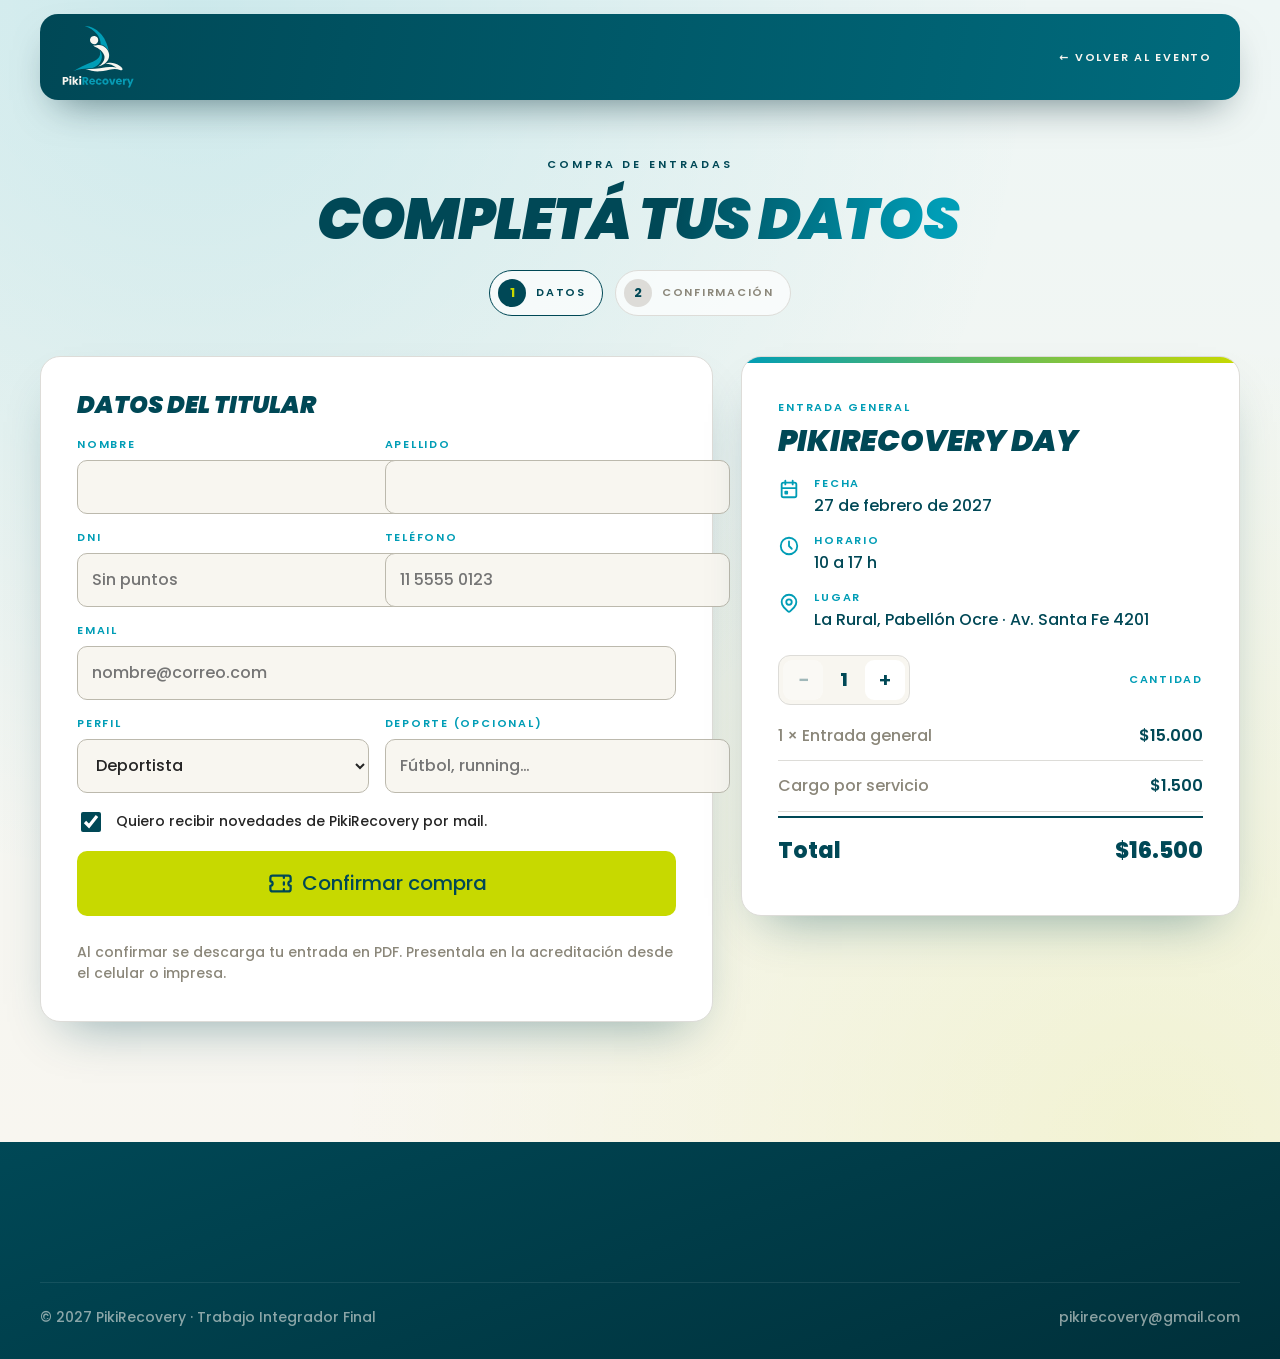
==== compra.html @ 637eadec "Add files via upload" ====
<!doctype html>
<html lang="es">
<head>
  <meta charset="utf-8">
  <meta name="viewport" content="width=device-width, initial-scale=1">
  <title>Comprar entrada · PikiRecovery</title>
  <meta name="description" content="Comprá tu entrada para el evento de PikiRecovery.">
  <link rel="preconnect" href="https://fonts.googleapis.com">
  <link rel="preconnect" href="https://fonts.gstatic.com" crossorigin>
  <link href="https://fonts.googleapis.com/css2?family=Poppins:ital,wght@0,400;0,500;0,600;0,700;0,800;1,700;1,800;1,900&display=swap" rel="stylesheet">
  <link rel="stylesheet" href="style.css">
</head>
<body class="checkout-page">
  <!-- Íconos: Tabler Icons vía Iconify (https://icon-sets.iconify.design/tabler/) -->
  <svg width="0" height="0" style="position:absolute" aria-hidden="true">
    <defs>
      <symbol id="i-calendar" viewBox="0 0 24 24"><g fill="none" stroke="currentColor" stroke-linecap="round" stroke-linejoin="round" stroke-width="2"><path d="M4 7a2 2 0 0 1 2-2h12a2 2 0 0 1 2 2v12a2 2 0 0 1-2 2H6a2 2 0 0 1-2-2zm12-4v4M8 3v4m-4 4h16"/><path d="M8 15h2v2H8z"/></g></symbol>
      <symbol id="i-phone" viewBox="0 0 24 24"><path fill="none" stroke="currentColor" stroke-linecap="round" stroke-linejoin="round" stroke-width="2" d="M6 5a2 2 0 0 1 2-2h8a2 2 0 0 1 2 2v14a2 2 0 0 1-2 2H8a2 2 0 0 1-2-2zm5-1h2m-1 13v.01"/></symbol>
      <symbol id="i-game" viewBox="0 0 24 24"><g fill="none" stroke="currentColor" stroke-linecap="round" stroke-linejoin="round" stroke-width="2"><path d="M12 5h3.5a5 5 0 0 1 0 10H10l-4.015 4.227a2.3 2.3 0 0 1-3.923-2.035l1.634-8.173A5 5 0 0 1 8.6 5z"/><path d="m14 15l4.07 4.284a2.3 2.3 0 0 0 3.925-2.023l-1.6-8.232M8 9v2m-1-1h2m5 0h2"/></g></symbol>
      <symbol id="i-book" viewBox="0 0 24 24"><g fill="none" stroke="currentColor" stroke-linecap="round" stroke-linejoin="round" stroke-width="2"><path d="M19 4v16H7a2 2 0 0 1-2-2V6a2 2 0 0 1 2-2z"/><path d="M19 16H7a2 2 0 0 0-2 2M9 8h6"/></g></symbol>
      <symbol id="i-snow" viewBox="0 0 24 24"><g fill="none" stroke="currentColor" stroke-linecap="round" stroke-linejoin="round" stroke-width="2"><path d="m10 4l2 1l2-1"/><path d="M12 2v6.5l3 1.72m2.928-3.952l.134 2.232l1.866 1.232"/><path d="m20.66 7l-5.629 3.25l.01 3.458m4.887.56L18.062 15.5l-.134 2.232"/><path d="m20.66 17l-5.629-3.25l-2.99 1.738M14 20l-2-1l-2 1"/><path d="M12 22v-6.5l-3-1.72m-2.928 3.952L5.938 15.5l-1.866-1.232"/><path d="m3.34 17l5.629-3.25l-.01-3.458m-4.887-.56L5.938 8.5l.134-2.232"/><path d="m3.34 7l5.629 3.25l2.99-1.738"/></g></symbol>
      <symbol id="i-drop" viewBox="0 0 24 24"><path fill="none" stroke="currentColor" stroke-linecap="round" stroke-linejoin="round" stroke-width="2" d="M7.502 19.423c2.602 2.105 6.395 2.105 8.996 0s3.262-5.708 1.566-8.546l-4.89-7.26c-.42-.625-1.287-.803-1.936-.397a1.4 1.4 0 0 0-.41.397l-4.893 7.26C4.24 13.715 4.9 17.318 7.502 19.423"/></symbol>
      <symbol id="i-wind" viewBox="0 0 24 24"><path fill="none" stroke="currentColor" stroke-linecap="round" stroke-linejoin="round" stroke-width="2" d="M5 8h8.5a2.5 2.5 0 1 0-2.34-3.24M3 12h15.5a2.5 2.5 0 1 1-2.34 3.24M4 16h5.5a2.5 2.5 0 1 1-2.34 3.24"/></symbol>
      <symbol id="i-vr" viewBox="0 0 24 24"><g fill="none" stroke="currentColor" stroke-linecap="round" stroke-linejoin="round" stroke-width="2"><path d="M3 8v8.5A2.5 2.5 0 0 0 5.5 19h1.06a3 3 0 0 0 2.34-1.13l1.54-1.920a2 2 0 0 1 3.12 0l1.54 1.92A3 3 0 0 0 17.44 19h1.06a2.5 2.5 0 0 0 2.5-2.5V8a2 2 0 0 0-2-2H5a2 2 0 0 0-2 2"/><path d="M7 12a1 1 0 1 0 2 0a1 1 0 1 0-2 0m8 0a1 1 0 1 0 2 0a1 1 0 1 0-2 0"/></g></symbol>
      <symbol id="i-talk" viewBox="0 0 24 24"><g fill="none" stroke="currentColor" stroke-linecap="round" stroke-linejoin="round" stroke-width="2"><path d="M3 4h18M4 4v10a2 2 0 0 0 2 2h12a2 2 0 0 0 2-2V4m-8 12v4m-3 0h6"/><path d="m8 12l3-3l2 2l3-3"/></g></symbol>
      <symbol id="i-heart" viewBox="0 0 24 24"><path fill="none" stroke="currentColor" stroke-linecap="round" stroke-linejoin="round" stroke-width="2" d="M3 12h4.5L9 6l4 12l2-9l1.5 3H21"/></symbol>
      <symbol id="i-pin" viewBox="0 0 24 24"><g fill="none" stroke="currentColor" stroke-linecap="round" stroke-linejoin="round" stroke-width="2"><path d="M9 11a3 3 0 1 0 6 0a3 3 0 0 0-6 0"/><path d="M17.657 16.657L13.414 20.9a2 2 0 0 1-2.827 0l-4.244-4.243a8 8 0 1 1 11.314 0"/></g></symbol>
      <symbol id="i-clock" viewBox="0 0 24 24"><g fill="none" stroke="currentColor" stroke-linecap="round" stroke-linejoin="round" stroke-width="2"><path d="M3 12a9 9 0 1 0 18 0a9 9 0 0 0-18 0"/><path d="M12 7v5l3 3"/></g></symbol>
      <symbol id="i-mail" viewBox="0 0 24 24"><g fill="none" stroke="currentColor" stroke-linecap="round" stroke-linejoin="round" stroke-width="2"><path d="M3 7a2 2 0 0 1 2-2h14a2 2 0 0 1 2 2v10a2 2 0 0 1-2 2H5a2 2 0 0 1-2-2z"/><path d="m3 7l9 6l9-6"/></g></symbol>
      <symbol id="i-insta" viewBox="0 0 24 24"><g fill="none" stroke="currentColor" stroke-linecap="round" stroke-linejoin="round" stroke-width="2"><path d="M3 7a4 4 0 0 1 4-4h10a4 4 0 0 1 4 4v10a4 4 0 0 1-4 4H7a4 4 0 0 1-4-4z"/><path d="M8.5 12a3.5 3.5 0 1 0 7 0a3.5 3.5 0 0 0-7 0M17 7v.01"/></g></symbol>
      <symbol id="i-monitor" viewBox="0 0 24 24"><path fill="none" stroke="currentColor" stroke-linecap="round" stroke-linejoin="round" stroke-width="2" d="M3 5a1 1 0 0 1 1-1h16a1 1 0 0 1 1 1v10a1 1 0 0 1-1 1H4a1 1 0 0 1-1-1zm4 15h10m-8-4v4m6-4v4"/></symbol>
      <symbol id="i-zzz" viewBox="0 0 24 24"><path fill="none" stroke="currentColor" stroke-linecap="round" stroke-linejoin="round" stroke-width="2" d="M4 12h6l-6 8h6m4-16h6l-6 8h6"/></symbol>
      <symbol id="i-brain" viewBox="0 0 24 24"><g fill="none" stroke="currentColor" stroke-linecap="round" stroke-linejoin="round" stroke-width="2"><path d="M15.5 13a3.5 3.5 0 0 0-3.5 3.5v1a3.5 3.5 0 0 0 7 0v-1.8M8.5 13a3.5 3.5 0 0 1 3.5 3.5v1a3.5 3.5 0 0 1-7 0v-1.8"/><path d="M17.5 16a3.5 3.5 0 0 0 0-7H17"/><path d="M19 9.3V6.5a3.5 3.5 0 0 0-7 0M6.5 16a3.5 3.5 0 0 1 0-7H7"/><path d="M5 9.3V6.5a3.5 3.5 0 0 1 7 0v10"/></g></symbol>
      <symbol id="i-stretch" viewBox="0 0 24 24"><path fill="none" stroke="currentColor" stroke-linecap="round" stroke-linejoin="round" stroke-width="2" d="M15 5a1 1 0 1 0 2 0a1 1 0 1 0-2 0M5 20l5-.5l1-2m7 2.5v-5h-5.5L15 8.5l-5.5 1l1.5 2"/></symbol>
      <symbol id="i-ticket" viewBox="0 0 24 24"><path fill="none" stroke="currentColor" stroke-linecap="round" stroke-linejoin="round" stroke-width="2" d="M15 5v2m0 4v2m0 4v2M5 5h14a2 2 0 0 1 2 2v3a2 2 0 0 0 0 4v3a2 2 0 0 1-2 2H5a2 2 0 0 1-2-2v-3a2 2 0 0 0 0-4V7a2 2 0 0 1 2-2"/></symbol>
      <symbol id="i-apple" viewBox="0 0 24 24"><path fill="none" stroke="currentColor" stroke-linecap="round" stroke-linejoin="round" stroke-width="2" d="M8.286 7.008C5.07 7.008 4 10.238 4 12.928C4 16.157 6.143 21 8.286 21c1.165-.05 1.799-.538 3.214-.538c1.406 0 1.607.538 3.214.538S19 17.771 19 15.619c-.03-.011-2.649-.434-2.679-3.23c-.02-2.335 2.589-3.179 2.679-3.228c-1.096-1.606-3.162-2.113-3.750-2.153c-1.535-.12-3.032 1.077-3.75 1.077c-.729 0-2.036-1.077-3.214-1.077M12 4a2 2 0 0 0 2-2a2 2 0 0 0-2 2"/></symbol>
      <symbol id="i-play" viewBox="0 0 24 24"><path fill="none" stroke="currentColor" stroke-linecap="round" stroke-linejoin="round" stroke-width="2" d="M4 3.71v16.58a.7.7 0 0 0 1.05.606l14.622-8.42a.55.55 0 0 0 0-.953L5.05 3.104A.7.7 0 0 0 4 3.711zM15 9L4.5 20.5m0-17L15 15"/></symbol>

      <!-- Logo PikiRecovery: las partes oscuras toman currentColor para funcionar sobre fondos oscuros -->
      <symbol id="logo" viewBox="0 0 213 184">
        <path fill="#009DB6" d="M34 133.894C37.8285 131.012 41.8766 128.872 46.0437 126.639C55.5022 121.572 65.131 117.15 75.0101 112.983L83.847 109.255C94.1877 104.893 106.24 100.266 111.32 89.7882C112.969 86.3946 113.626 82.8307 113.31 79.0432C113.029 76.3718 112.163 74.0103 111.273 71.3451C116.385 77.529 119.143 85.4508 118.294 93.4485C117.495 100.962 114.11 107.759 108.927 113.233C102.206 120.33 93.2029 124.545 83.4715 125.564L67.3079 126.808L58.1264 127.704C49.7984 128.724 42.0469 130.962 34 133.89L34 133.894Z"/>
        <path fill="currentColor" d="M87.6655 132.612L83.1024 131.683L69.1875 128.402L74.5631 128.053L82.8993 127.772C92.8728 127.435 102.627 126.765 112.526 125.25L130.35 122.526L141.388 121.426L150.428 121.563C154.503 121.888 158.358 122.548 162.18 123.73L157.486 120.661L146.936 115.24C141.179 112.722 135.217 111.746 128.819 111.229C130.736 110.556 132.65 109.932 134.658 109.772L140.418 109.312H143.883C148.346 109.312 152.546 110.273 156.836 111.444C162.351 112.95 167.326 115.388 171.98 118.67C173.849 119.99 175.584 121.323 177.064 123.047C178.777 125.041 180.56 128.039 179.31 129.947C178.061 131.855 174.686 131.176 172.111 130.283C161.155 126.483 151.341 127.466 140.215 129.971L130.811 132.089C124.894 133.42 119.006 134.247 112.937 134.535L110.858 134.633C103.045 135.002 95.3841 134.186 87.6634 132.612H87.6655Z"/>
        <path fill="currentColor" d="M113.825 115.661C118.505 111.838 122.215 107.144 124.459 101.508C126.138 97.2955 126.765 92.874 125.67 88.4463C124.547 83.914 122.186 80.026 119.145 76.5196C114.061 70.6619 107.777 66.306 100.708 63.1751C97.563 61.7819 94.869 59.8923 92.3721 57.6723C96.2334 58.3761 99.5203 58.1873 102.994 57.2066C113.039 54.3711 122.623 58.0621 129.972 65.0934C140.442 75.11 143.577 90.8222 135.052 103.049C132.399 106.852 129.055 109.883 125.132 112.433C119.57 116.05 113.491 118.732 106.882 120.39L113.827 115.661H113.825Z"/>
        <path fill="#009DB6" d="M129.603 62.0897C125.206 58.493 120.312 56.0576 114.771 54.9989C114.947 48.3328 113.388 42.4812 110.946 36.2973C109.212 32.44 107.183 28.948 104.705 25.4928C94.9139 13.5948 82.6178 4.3661 67.4575 5.27035e-06C76.6144 -0.00409821 85.4266 2.38823 93.6254 6.41989C100.848 9.9694 107.13 14.83 112.7 20.5871L117.618 26.1884C123.519 33.4536 128.148 41.5231 131.755 50.2019C135.032 58.0868 137.559 66.0742 138.969 74.6381C136.593 69.8453 133.796 65.5223 129.605 62.0918L129.603 62.0897Z"/>
        <path fill="currentColor" d="M96.2601 53.9361C88.8677 54.6255 82.694 48.3841 83.1269 41.1127L83.4183 39.0959C84.8791 33.0412 90.6404 29.2147 96.7156 29.8918C102.711 30.5586 107.578 35.6551 107.524 41.9314C107.471 48.2261 102.643 53.3411 96.2601 53.9361Z"/>
        <path fill="currentColor" d="M19.2915 158.819C19.2915 160.12 18.9928 161.315 18.3955 162.403C17.7982 163.47 16.8808 164.334 15.6435 164.995C14.4062 165.656 12.8702 165.987 11.0355 165.987H7.6435V174.051H2.1715V151.587H11.0355C12.8275 151.587 14.3422 151.896 15.5795 152.515C16.8168 153.134 17.7448 153.987 18.3635 155.075C18.9822 156.163 19.2915 157.411 19.2915 158.819ZM10.6195 161.635C11.6648 161.635 12.4435 161.39 12.9555 160.899C13.4675 160.408 13.7235 159.715 13.7235 158.819C13.7235 157.923 13.4675 157.23 12.9555 156.739C12.4435 156.248 11.6648 156.003 10.6195 156.003H7.6435V161.635H10.6195ZM24.8923 154.339C23.9323 154.339 23.1429 154.062 22.5243 153.507C21.9269 152.931 21.6283 152.227 21.6283 151.395C21.6283 150.542 21.9269 149.838 22.5243 149.283C23.1429 148.707 23.9323 148.419 24.8923 148.419C25.8309 148.419 26.5989 148.707 27.1963 149.283C27.8149 149.838 28.1243 150.542 28.1243 151.395C28.1243 152.227 27.8149 152.931 27.1963 153.507C26.5989 154.062 25.8309 154.339 24.8923 154.339ZM27.6123 156.195V174.051H22.1402V156.195H27.6123ZM42.4897 174.051L37.0498 166.563V174.051H31.5777V150.371H37.0498V163.459L42.4577 156.195H49.2098L41.7858 165.155L49.2738 174.051H42.4897ZM54.111 154.339C53.151 154.339 52.3617 154.062 51.743 153.507C51.1457 152.931 50.847 152.227 50.847 151.395C50.847 150.542 51.1457 149.838 51.743 149.283C52.3617 148.707 53.151 148.419 54.111 148.419C55.0497 148.419 55.8177 148.707 56.415 149.283C57.0337 149.838 57.343 150.542 57.343 151.395C57.343 152.227 57.0337 152.931 56.415 153.507C55.8177 154.062 55.0497 154.339 54.111 154.339ZM56.831 156.195V174.051H51.359V156.195H56.831Z"/>
        <path fill="#079AB3" d="M72.2525 174.051L67.5805 165.571H66.2685V174.051H60.7965V151.587H69.9805C71.7512 151.587 73.2552 151.896 74.4925 152.515C75.7512 153.134 76.6898 153.987 77.3085 155.075C77.9272 156.142 78.2365 157.336 78.2365 158.659C78.2365 160.152 77.8098 161.486 76.9565 162.659C76.1245 163.832 74.8872 164.664 73.2445 165.155L78.4285 174.051H72.2525ZM66.2685 161.699H69.6605C70.6632 161.699 71.4098 161.454 71.9005 160.963C72.4125 160.472 72.6685 159.779 72.6685 158.883C72.6685 158.03 72.4125 157.358 71.9005 156.867C71.4098 156.376 70.6632 156.131 69.6605 156.131H66.2685V161.699ZM98.5035 164.835C98.5035 165.347 98.4715 165.88 98.4075 166.435H86.0235C86.1088 167.544 86.4608 168.398 87.0795 168.995C87.7195 169.571 88.4982 169.859 89.4155 169.859C90.7808 169.859 91.7302 169.283 92.2635 168.131H98.0875C97.7888 169.304 97.2448 170.36 96.4555 171.299C95.6875 172.238 94.7168 172.974 93.5435 173.507C92.3702 174.04 91.0582 174.307 89.6075 174.307C87.8582 174.307 86.3008 173.934 84.9355 173.187C83.5702 172.44 82.5035 171.374 81.7355 169.987C80.9675 168.6 80.5835 166.979 80.5835 165.123C80.5835 163.267 80.9568 161.646 81.7035 160.259C82.4715 158.872 83.5382 157.806 84.9035 157.059C86.2688 156.312 87.8368 155.939 89.6075 155.939C91.3355 155.939 92.8715 156.302 94.2155 157.027C95.5595 157.752 96.6048 158.787 97.3515 160.131C98.1195 161.475 98.5035 163.043 98.5035 164.835ZM92.9035 163.395C92.9035 162.456 92.5835 161.71 91.9435 161.155C91.3035 160.6 90.5035 160.323 89.5435 160.323C88.6262 160.323 87.8475 160.59 87.2075 161.123C86.5888 161.656 86.2048 162.414 86.0555 163.395H92.9035ZM100.302 165.123C100.302 163.267 100.676 161.646 101.422 160.259C102.19 158.872 103.246 157.806 104.59 157.059C105.956 156.312 107.513 155.939 109.262 155.939C111.502 155.939 113.369 156.526 114.862 157.699C116.377 158.872 117.369 160.526 117.838 162.659H112.014C111.524 161.294 110.574 160.611 109.166 160.611C108.164 160.611 107.364 161.006 106.766 161.795C106.169 162.563 105.87 163.672 105.87 165.123C105.87 166.574 106.169 167.694 106.766 168.483C107.364 169.251 108.164 169.635 109.166 169.635C110.574 169.635 111.524 168.952 112.014 167.587H117.838C117.369 169.678 116.377 171.32 114.862 172.515C113.348 173.71 111.481 174.307 109.262 174.307C107.513 174.307 105.956 173.934 104.59 173.187C103.246 172.44 102.19 171.374 101.422 169.987C100.676 168.6 100.302 166.979 100.302 165.123ZM128.893 174.307C127.144 174.307 125.565 173.934 124.157 173.187C122.771 172.44 121.672 171.374 120.861 169.987C120.072 168.6 119.677 166.979 119.677 165.123C119.677 163.288 120.083 161.678 120.893 160.291C121.704 158.883 122.813 157.806 124.221 157.059C125.629 156.312 127.208 155.939 128.957 155.939C130.707 155.939 132.285 156.312 133.693 157.059C135.101 157.806 136.211 158.883 137.021 160.291C137.832 161.678 138.237 163.288 138.237 165.123C138.237 166.958 137.821 168.579 136.989 169.987C136.179 171.374 135.059 172.44 133.629 173.187C132.221 173.934 130.643 174.307 128.893 174.307ZM128.893 169.571C129.939 169.571 130.824 169.187 131.549 168.419C132.296 167.651 132.669 166.552 132.669 165.123C132.669 163.694 132.307 162.595 131.581 161.827C130.877 161.059 130.003 160.675 128.957 160.675C127.891 160.675 127.005 161.059 126.301 161.827C125.597 162.574 125.245 163.672 125.245 165.123C125.245 166.552 125.587 167.651 126.269 168.419C126.973 169.187 127.848 169.571 128.893 169.571ZM149.172 168.931L153.044 156.195H158.868L152.532 174.051H145.78L139.444 156.195H145.3L149.172 168.931ZM178.003 164.835C178.003 165.347 177.971 165.88 177.908 166.435H165.523C165.609 167.544 165.961 168.398 166.579 168.995C167.219 169.571 167.998 169.859 168.915 169.859C170.281 169.859 171.23 169.283 171.764 168.131H177.587C177.289 169.304 176.745 170.36 175.956 171.299C175.188 172.238 174.217 172.974 173.044 173.507C171.87 174.04 170.558 174.307 169.107 174.307C167.358 174.307 165.801 173.934 164.436 173.187C163.07 172.44 162.003 171.374 161.236 169.987C160.467 168.6 160.083 166.979 160.083 165.123C160.083 163.267 160.457 161.646 161.204 160.259C161.971 158.872 163.038 157.806 164.404 157.059C165.769 156.312 167.337 155.939 169.107 155.939C170.835 155.939 172.372 156.302 173.715 157.027C175.059 157.752 176.105 158.787 176.852 160.131C177.62 161.475 178.003 163.043 178.003 164.835ZM172.404 163.395C172.404 162.456 172.083 161.71 171.443 161.155C170.803 160.6 170.003 160.323 169.044 160.323C168.126 160.323 167.348 160.59 166.708 161.123C166.089 161.656 165.705 162.414 165.555 163.395H172.404ZM186.362 159.171C187.002 158.19 187.802 157.422 188.762 156.867C189.722 156.291 190.789 156.003 191.962 156.003V161.795H190.458C189.093 161.795 188.069 162.094 187.386 162.691C186.704 163.267 186.362 164.291 186.362 165.763V174.051H180.89V156.195H186.362V159.171ZM212.818 156.195L201.618 182.531H195.73L199.826 173.443L192.562 156.195H198.674L202.802 167.363L206.898 156.195H212.818Z"/>
      </symbol>
    </defs>
  </svg>

  <header class="nav" id="nav">
    <div class="nav-pill">
      <a href="index.html" class="logo" aria-label="PikiRecovery, ir al inicio">
        <svg class="brand" viewBox="0 0 213 184" aria-hidden="true"><use href="#logo"/></svg>
      </a>
      <a class="nav-back" href="index.html#evento">← Volver al evento</a>
    </div>
  </header>

  <main class="section tint checkout">
    <div class="wrap">
      <!-- Paso 1: datos -->
      <div id="stepForm">
        <div class="center">
          <span class="label">Compra de entradas</span>
          <h1 class="title">Completá <em>tus datos</em></h1>
        </div>
        <ol class="steps-bar" aria-label="Pasos de la compra">
          <li class="on"><span>1</span>Datos</li>
          <li><span>2</span>Confirmación</li>
        </ol>

        <div class="checkout-grid">
          <form class="form" id="buyForm" novalidate>
            <h2 class="form-t">Datos del titular</h2>
            <div class="row2">
              <label><span class="mono">Nombre</span><input id="nombre" name="nombre" required autocomplete="given-name"><small class="err">Ingresá tu nombre.</small></label>
              <label><span class="mono">Apellido</span><input id="apellido" name="apellido" required autocomplete="family-name"><small class="err">Ingresá tu apellido.</small></label>
            </div>
            <div class="row2">
              <label><span class="mono">DNI</span><input id="dni" name="dni" required inputmode="numeric" pattern="\d{7,8}" maxlength="8" placeholder="Sin puntos"><small class="err">El DNI tiene 7 u 8 números, sin puntos.</small></label>
              <label><span class="mono">Teléfono</span><input id="telefono" name="telefono" type="tel" required autocomplete="tel" placeholder="11 5555 0123" minlength="8"><small class="err">Ingresá un teléfono de contacto.</small></label>
            </div>
            <label><span class="mono">Email</span><input id="email" name="email" type="email" required autocomplete="email" placeholder="nombre@correo.com"><small class="err">Ingresá un email válido.</small></label>
            <div class="row2">
              <label><span class="mono">Perfil</span>
                <select id="perfil" name="perfil">
                  <option>Deportista</option>
                  <option>Familiar</option>
                  <option>Entrenador/a</option>
                  <option>Profesional de la salud</option>
                  <option>Otro</option>
                </select>
              </label>
              <label><span class="mono">Deporte (opcional)</span><input id="deporte" name="deporte" placeholder="Fútbol, running…"></label>
            </div>
            <label class="check"><input type="checkbox" id="novedades" name="novedades" checked><span>Quiero recibir novedades de PikiRecovery por mail.</span></label>
            <button class="btn btn-lima big full buy-btn" type="submit"><svg class="btn-ico" aria-hidden="true"><use href="#i-ticket"/></svg>Confirmar compra</button>
            <p class="p3 muted">Al confirmar se descarga tu entrada en PDF. Presentala en la acreditación desde el celular o impresa.</p>
          </form>

          <aside class="ticket summary">
            <span class="mono">Entrada general</span>
            <h2 class="ticket-t">PikiRecovery Day</h2>
            <ul class="ticket-info">
              <li><svg><use href="#i-calendar"/></svg><span><span class="mono">Fecha</span>27 de febrero de 2027</span></li>
              <li><svg><use href="#i-clock"/></svg><span><span class="mono">Horario</span>10 a 17 h</span></li>
              <li><svg><use href="#i-pin"/></svg><span><span class="mono">Lugar</span>La Rural, Pabellón Ocre · Av. Santa Fe 4201</span></li>
            </ul>
            <div class="buy">
              <div class="qty" role="group" aria-label="Cantidad de entradas">
                <button type="button" class="qty-btn" id="qtyMinus" aria-label="Quitar una entrada">−</button>
                <output id="qty" aria-live="polite">1</output>
                <button type="button" class="qty-btn" id="qtyPlus" aria-label="Sumar una entrada">+</button>
              </div>
              <span class="mono">Cantidad</span>
            </div>
            <dl class="lines">
              <div><dt id="lineQty">1 × Entrada general</dt><dd id="lineSub">$15.000</dd></div>
              <div><dt>Cargo por servicio</dt><dd id="lineFee">$1.500</dd></div>
              <div class="total"><dt>Total</dt><dd id="lineTotal">$16.500</dd></div>
            </dl>
          </aside>
        </div>
      </div>

      <!-- Paso 2: confirmación -->
      <div id="stepDone" class="done" hidden>
        <ol class="steps-bar" aria-label="Pasos de la compra">
          <li class="ok"><span>✓</span>Datos</li>
          <li class="on"><span>2</span>Confirmación</li>
        </ol>
        <div class="done-card">
          <svg class="done-check" viewBox="0 0 52 52" aria-hidden="true"><circle cx="26" cy="26" r="24"/><path d="M15 27l7 7 15-15"/></svg>
          <span class="mono" id="doneOrder">N.º de orden #PR-000000</span>
          <h1 class="title">¡Tu entrada está <em>confirmada!</em></h1>
          <p class="p1" id="doneMsg">Gracias por tu compra.</p>
          <dl class="lines narrow-lines" id="doneLines"></dl>
          <div class="done-actions">
            <a class="btn btn-lima big" id="pdfLink" href="entrada-pikirecovery.pdf" download="entrada-pikirecovery.pdf"><svg class="btn-ico" aria-hidden="true"><use href="#i-ticket"/></svg>Descargar entrada (PDF)</a>
            <a class="btn btn-outline" href="index.html">Volver al inicio</a>
          </div>
          <p class="p3 muted">Si la descarga no empezó sola, tocá “Descargar entrada”.</p>
        </div>
      </div>
    </div>
  </main>

  <footer class="footer">
    <div class="wrap foot-bottom"><span>© 2027 PikiRecovery · Trabajo Integrador Final</span><span>pikirecovery@gmail.com</span></div>
  </footer>

  <script src="compra.js"></script>
</body>
</html>
---- style.css ----
/* ==========================================================
   PikiRecovery · Sistema de diseño (TP2)
   ========================================================== */
:root {
  /* Paleta cromática TP2 */
  --crema:   #F8F6F0;
  --negro:   #252525;
  --petroleo:#004856;
  --verde:   #4FA000;
  --celeste: #009DB6;
  --lima:    #C7D900;
  --gris-1:  #8B877A;
  --gris-2:  #BCB9AD;
  --gris-3:  #DDDCD8;
  --blanco:  #FFFFFF;
  /* Tintes derivados para fondos */
  --celeste-10: rgba(0, 157, 182, .10);
  --celeste-20: rgba(0, 157, 182, .20);
  --petroleo-80: rgba(0, 72, 86, .8);

  /* Tipografía Poppins: títulos */
  --font: "Poppins", system-ui, sans-serif;
  --h1: 700 32px/1.15 var(--font);   /* H1 Bold 32 */
  --h2: 600 28px/1.2 var(--font);    /* H2 Semibold 28 */
  --h3: 500 24px/1.25 var(--font);   /* H3 Medium 24 */
  --h4: 500 20px/1.3 var(--font);    /* H4 Medium 20 */
  --h5: 600 16px/1.35 var(--font);   /* H5 Semibold 16 */
  --h6: 700 14px/1.4 var(--font);    /* H6 Bold 14 */
  --h7: 600 12px/1.4 var(--font);    /* H7 Semibold 12 */
  /* Párrafos */
  --p1: 500 18px/1.6 var(--font);    /* P1 Medium 18 */
  --p2: 500 16px/1.6 var(--font);    /* P2 Medium 16 */
  --p3: 500 14px/1.55 var(--font);   /* P3 Medium 14 */

  /* Grilla y espaciado (TP2: cuadrícula 10, medianil 20, radio 10) */
  --gutter: 20px;
  --radius: 10px;
  --radius-lg: 20px;
  --max: 1200px;
  --ease: cubic-bezier(.2, .8, .2, 1);
  --grad: linear-gradient(100deg, var(--petroleo) 10%, var(--celeste) 90%);
  --shadow: 0 24px 50px -24px rgba(0, 72, 86, .45);
}

*, *::before, *::after { box-sizing: border-box; }
html { scroll-behavior: smooth; scroll-padding-top: 100px; overflow-x: clip; }
body { margin: 0; background: var(--crema); color: var(--negro); font: var(--p2); -webkit-font-smoothing: antialiased; overflow-x: hidden; }
img { max-width: 100%; height: auto; display: block; }
a { color: inherit; }
button { font: inherit; color: inherit; }
h1, h2, h3, h4, h5, p, blockquote, figure, ol, ul { margin: 0; }

.h5 { font: var(--h5); }
.p1 { font: var(--p1); } .p2 { font: var(--p2); } .p3 { font: var(--p3); }
.muted { color: var(--gris-1); }
.soft { color: rgba(248, 246, 240, .75); }
.wrap { width: min(var(--max), 100% - 2 * var(--gutter)); margin-inline: auto; }
.wrap.narrow { max-width: 860px; }
.center { text-align: center; }
.split > *, .event-grid > *, .app-showcase > *, .checkin > *, .breath > * { min-width: 0; }

/* ---------- Títulos estilo display ---------- */
.title {
  font: italic 900 clamp(34px, 5.2vw, 68px)/1 var(--font);
  text-transform: uppercase;
  letter-spacing: -.025em;
  color: var(--petroleo);
  margin: 14px auto 22px;
}
.title em { font-style: italic; background: var(--grad); -webkit-background-clip: text; background-clip: text; color: transparent; padding-right: .08em; }
.title.sm { font-size: clamp(26px, 3.2vw, 40px); }
.title.left { margin-left: 0; }
.title.white { color: var(--crema); }
.title em.lima { background: none; color: var(--lima); }
.label, .mono { font: 600 11px/1.4 var(--font); text-transform: uppercase; letter-spacing: .28em; color: var(--petroleo); }
.mono { letter-spacing: .16em; color: var(--celeste); }
.label.light { color: var(--lima); }
.intro { max-width: 720px; margin: 0 auto; color: var(--petroleo); font-weight: 400; }
.num { font: 600 13px/1 var(--font); letter-spacing: .12em; color: var(--celeste); }

/* ---------- Botones ---------- */
.btn { display: inline-flex; align-items: center; justify-content: center; gap: 8px; font: var(--h5); padding: 14px 26px; border-radius: var(--radius); border: 1.5px solid transparent; text-decoration: none; cursor: pointer; transition: transform .3s var(--ease), background .3s, color .3s, box-shadow .3s; }
.btn:hover { transform: translateY(-2px); }
.btn-ico { width: 1.35em; height: 1.35em; flex: none; }
.btn:active { transform: scale(.97); }
.btn-dark { background: var(--grad); color: var(--blanco); box-shadow: var(--shadow); }
.btn-dark:hover { box-shadow: 0 24px 40px -18px var(--celeste); }
.btn-outline { border-color: var(--petroleo); color: var(--petroleo); background: rgba(255, 255, 255, .6); }
.btn-outline:hover { background: var(--petroleo); color: var(--crema); }
.btn-white { background: var(--blanco); color: var(--petroleo); padding: 10px 20px; }
.btn-lima { background: var(--lima); color: var(--petroleo); }
.btn-lima:hover { box-shadow: 0 14px 30px -10px var(--lima); }
.btn.big { font: var(--h4); padding: 18px 34px; }
.btn.full { width: 100%; }
:focus-visible { outline: 3px solid var(--celeste); outline-offset: 3px; }

/* ---------- Navegación flotante ---------- */
.nav { position: fixed; top: 14px; left: 0; right: 0; z-index: 50; padding: 0 var(--gutter); transition: transform .4s var(--ease); }
.nav.hide { transform: translateY(-130%); }
.nav-pill { max-width: var(--max); margin: 0 auto; display: flex; align-items: center; gap: 24px; padding: 12px 14px 12px 22px; border-radius: 18px; background: linear-gradient(100deg, var(--petroleo), #006b7d); color: var(--crema); box-shadow: 0 18px 40px -18px rgba(0, 40, 48, .6); }
.logo { display: inline-flex; align-items: center; color: inherit; text-decoration: none; }
.brand { height: 62px; width: auto; aspect-ratio: 213 / 184; color: var(--crema); transition: transform .4s var(--ease); }
.logo:hover .brand { transform: scale(1.05) rotate(-3deg); }
@keyframes spin { to { transform: rotate(360deg); } }
.nav-links { display: flex; gap: 2px; margin-left: auto; }
.nav-links a { font: 600 11px var(--font); text-transform: uppercase; letter-spacing: .16em; text-decoration: none; padding: 9px 12px; border-radius: 8px; transition: background .25s, color .25s; }
.nav-links a:hover { background: rgba(255, 255, 255, .1); }
.nav-links a.active { color: var(--lima); }
.nav-text { font: var(--h6); text-decoration: none; border-bottom: 1.5px solid var(--lima); padding-bottom: 2px; }
.burger { display: none; background: none; border: 0; width: 44px; height: 44px; cursor: pointer; position: relative; }
.burger span { position: absolute; left: 11px; right: 11px; height: 2px; background: var(--crema); border-radius: 2px; transition: transform .35s var(--ease), opacity .2s; }
.burger span:nth-child(1) { top: 15px; } .burger span:nth-child(2) { top: 21px; } .burger span:nth-child(3) { top: 27px; }
.burger[aria-expanded="true"] span:nth-child(1) { transform: translateY(6px) rotate(45deg); }
.burger[aria-expanded="true"] span:nth-child(2) { opacity: 0; }
.burger[aria-expanded="true"] span:nth-child(3) { transform: translateY(-6px) rotate(-45deg); }

@media (max-width: 1080px) {
  .burger { display: block; }
  .nav-text { display: none; }
  .nav-links { position: absolute; left: var(--gutter); right: var(--gutter); top: calc(100% + 10px); flex-direction: column; gap: 0; padding: 10px; border-radius: 18px; background: var(--petroleo); box-shadow: var(--shadow); opacity: 0; transform: translateY(-10px); pointer-events: none; transition: opacity .3s, transform .4s var(--ease); }
  .nav-links.open { opacity: 1; transform: none; pointer-events: auto; }
  .nav-links a { font-size: 13px; padding: 16px; }
  .nav .btn-white { margin-left: auto; }
}

/* ---------- Revelado ---------- */
.reveal { opacity: 0; transform: translateY(36px); transition: opacity .9s var(--ease), transform .9s var(--ease); transition-delay: var(--d, 0s); }
.reveal.in { opacity: 1; transform: none; }

/* ---------- Hero ---------- */
.hero { position: relative; min-height: 100vh; min-height: 100svh; display: flex; align-items: flex-end; padding: 140px 0 70px; overflow: hidden; }
.hero-photo { position: absolute; inset: 0; z-index: -1; }
.hero-photo img { width: 100%; height: 100%; object-fit: cover; filter: grayscale(1) contrast(.9) brightness(1.15); transform: scale(1.08); animation: kenburns 24s ease-in-out infinite alternate; }
@keyframes kenburns { to { transform: scale(1.18) translate(-2%, -1%); } }
.hero-photo::after { content: ""; position: absolute; inset: 0; background: linear-gradient(90deg, rgba(248, 246, 240, .97) 0%, rgba(248, 246, 240, .85) 45%, rgba(248, 246, 240, .35) 100%), linear-gradient(0deg, var(--crema) 0%, transparent 35%); }
.hero-word { font: italic 900 clamp(64px, 14vw, 190px)/.9 var(--font); text-transform: uppercase; letter-spacing: -.045em; margin-left: -.04em; }
.hero-word span { display: inline-block; background: var(--grad); -webkit-background-clip: text; background-clip: text; color: transparent; padding-right: .1em; transition: opacity .45s, transform .6s var(--ease), filter .45s; }
.hero-word span.out { opacity: 0; transform: translateY(30px) skewX(-8deg); filter: blur(8px); }
.hero-lead { max-width: 560px; margin: 26px 0 30px; color: var(--petroleo); font-weight: 400; }
.hero-ctas { display: flex; flex-wrap: wrap; gap: 12px; --d: .1s; }
.hero-tags { list-style: none; padding: 0; margin-top: 28px; display: flex; flex-wrap: wrap; gap: 8px 26px; --d: .2s; }
.hero-tags li { font: 600 11px var(--font); text-transform: uppercase; letter-spacing: .2em; color: var(--petroleo); display: flex; align-items: center; gap: 8px; }
.hero-tags li::before { content: ""; width: 7px; height: 7px; border-radius: 50%; background: var(--celeste); box-shadow: 0 0 0 4px var(--celeste-20); }

/* ---------- Secciones ---------- */
.section { padding: 120px 0; position: relative; }
.section.tint { background: radial-gradient(ellipse at 15% 0%, rgba(0, 157, 182, .14), transparent 55%), radial-gradient(ellipse at 90% 100%, rgba(199, 217, 0, .12), transparent 50%), linear-gradient(180deg, #EEF6F5, var(--crema)); }

/* Badges circulares */
.badges { display: grid; grid-template-columns: repeat(4, 1fr); gap: 40px var(--gutter); margin-top: 64px; }
.badges.six { grid-template-columns: repeat(3, 1fr); margin-top: 30px; text-align: center; }
.badge { display: flex; flex-direction: column; align-items: center; gap: 10px; text-decoration: none; text-align: center; }
.badge:nth-child(2) { --d: .08s; } .badge:nth-child(3) { --d: .16s; } .badge:nth-child(4) { --d: .24s; }
.badge-ico { width: 116px; height: 116px; border-radius: 50%; display: grid; place-items: center; background: radial-gradient(circle at 35% 30%, #19b5cc, var(--celeste)); color: var(--petroleo); box-shadow: 0 18px 40px -12px rgba(0, 157, 182, .6); margin-bottom: 12px; transition: transform .5s var(--ease), box-shadow .5s, background .4s; flex: none; }
.badge-ico svg { width: 46px; height: 46px; }
.badge-ico.sm { width: 84px; height: 84px; } .badge-ico.sm svg { width: 34px; height: 34px; }
.badge-ico.xs { width: 46px; height: 46px; margin: 0; box-shadow: none; } .badge-ico.xs svg { width: 22px; height: 22px; }
.badge:hover .badge-ico { transform: translateY(-6px) rotate(-8deg); background: radial-gradient(circle at 35% 30%, #e3f04d, var(--lima)); box-shadow: 0 22px 40px -12px rgba(199, 217, 0, .8); }
.badge-t { font: italic 800 18px/1.15 var(--font); text-transform: uppercase; color: var(--petroleo); letter-spacing: -.01em; }
.badge .p3 { color: var(--petroleo); opacity: .8; max-width: 260px; }
.more { font: 600 11px var(--font); text-transform: uppercase; letter-spacing: .2em; color: var(--petroleo); margin-top: 6px; transition: color .3s, letter-spacing .3s; }
.badge:hover .more { color: var(--celeste); letter-spacing: .26em; }

/* Nosotros */
.split { display: grid; grid-template-columns: 1.1fr 1fr; gap: 56px; align-items: center; }
.split .p2 + .p2, .split .title + .p2 { margin-top: 14px; }
.split .p2 { color: #33494e; }
.quote { background: var(--grad); color: var(--crema); padding: 44px; border-radius: var(--radius-lg); position: relative; overflow: hidden; box-shadow: var(--shadow); --d: .15s; }
.quote::after { content: ""; position: absolute; width: 260px; height: 260px; border-radius: 50%; border: 40px solid rgba(255, 255, 255, .06); right: -90px; bottom: -110px; }
.quote p { font: italic 600 20px/1.45 var(--font); margin-top: 16px; position: relative; z-index: 1; }

.pillars-head { display: flex; flex-wrap: wrap; justify-content: space-between; align-items: end; gap: 10px 40px; margin-top: 110px; padding-bottom: 20px; }
.pillars-head .title { margin: 0; }
.pillars-head .p3 { color: var(--gris-1); max-width: 360px; }
.pillars { display: grid; grid-template-columns: 1fr 1fr; border-top: 1px solid var(--gris-3); }
.pillar { display: grid; grid-template-columns: 56px 1fr; align-items: center; gap: 0 10px; padding: 24px 18px; background: none; border: 0; border-bottom: 1px solid var(--gris-3); text-align: left; cursor: pointer; position: relative; overflow: hidden; transition: background .35s; }
.pillar:nth-child(odd) { border-right: 1px solid var(--gris-3); }
.pillar::before { content: ""; position: absolute; left: 0; top: 0; bottom: 0; width: 3px; background: var(--lima); transform: scaleY(0); transition: transform .4s var(--ease); }
.pillar:hover, .pillar.open { background: rgba(255, 255, 255, .7); }
.pillar:hover::before, .pillar.open::before { transform: none; }
.pillar-t { font: 600 17px var(--font); color: var(--petroleo); }
.pillar-d { grid-column: 2; color: #4f5d60; max-height: 0; opacity: 0; overflow: hidden; transition: max-height .5s var(--ease), opacity .4s, margin .4s; }
.pillar.open .pillar-d { max-height: 120px; opacity: 1; margin-top: 6px; }
.pillar:nth-child(even) { --d: .06s; }

.team-head { margin-top: 110px; }
.team { display: grid; grid-template-columns: repeat(4, 1fr); gap: var(--gutter); margin-top: 20px; }
.member { display: flex; flex-direction: column; align-items: center; gap: 8px; padding: 32px 20px; border-radius: var(--radius-lg); background: rgba(255, 255, 255, .7); border: 1px solid var(--gris-3); text-align: center; transition: transform .45s var(--ease), box-shadow .45s; }
.member:hover { transform: translateY(-6px); box-shadow: var(--shadow); }
.member:nth-child(2) { --d: .08s; } .member:nth-child(3) { --d: .16s; } .member:nth-child(4) { --d: .24s; }
.avatar { width: 128px; height: 128px; border-radius: 50%; object-fit: cover; margin-bottom: 10px; filter: grayscale(.25); box-shadow: 0 0 0 5px var(--blanco), 0 0 0 8px var(--celeste); transition: filter .4s, box-shadow .4s, transform .5s var(--ease); }
.member:hover .avatar { filter: none; transform: scale(1.04); box-shadow: 0 0 0 5px var(--blanco), 0 0 0 8px var(--lima); }
.member-n { font: italic 800 16px var(--font); text-transform: uppercase; color: var(--petroleo); }

/* Evento */
.event-grid { display: grid; grid-template-columns: 1fr 1fr; gap: 32px; margin-top: 64px; align-items: start; }
.ticket { padding: 36px; border-radius: var(--radius-lg); background: var(--blanco); border: 1px solid var(--gris-3); box-shadow: var(--shadow); position: relative; overflow: hidden; }
.ticket::before { content: ""; position: absolute; inset: 0 0 auto; height: 6px; background: linear-gradient(90deg, var(--celeste), var(--lima)); }
.ticket-t { font: italic 900 30px/1.05 var(--font); text-transform: uppercase; color: var(--petroleo); margin: 8px 0 8px; }
.price { display: flex; align-items: baseline; gap: 10px; margin: 22px 0; padding-bottom: 22px; border-bottom: 1px solid var(--gris-3); }
.price strong { font: 800 46px/1 var(--font); color: var(--petroleo); letter-spacing: -.02em; }
.ticket-info { list-style: none; padding: 0; display: grid; gap: 14px; }
.ticket-info li { display: flex; gap: 14px; align-items: flex-start; font: var(--p2); color: var(--petroleo); }
.ticket-info svg { width: 22px; height: 22px; flex: none; color: var(--celeste); margin-top: 2px; }
.ticket-info span span { display: block; margin-bottom: 2px; }
.countdown { display: grid; grid-template-columns: repeat(4, 1fr); gap: 8px; margin: 26px 0; }
.countdown div { display: grid; justify-items: center; gap: 4px; padding: 14px 4px; border-radius: var(--radius); background: var(--celeste-10); }
.countdown strong { font: 800 28px/1 var(--font); color: var(--petroleo); font-variant-numeric: tabular-nums; }
.buy { display: flex; align-items: center; justify-content: space-between; gap: 16px; margin-bottom: 14px; }
.qty { display: flex; align-items: center; gap: 4px; padding: 4px; border-radius: 12px; border: 1px solid var(--gris-3); background: var(--crema); }
.qty-btn { width: 40px; height: 40px; border: 0; border-radius: 9px; background: var(--blanco); color: var(--petroleo); font: 600 20px/1 var(--font); cursor: pointer; transition: background .25s, color .25s; }
.qty-btn:hover:not(:disabled) { background: var(--petroleo); color: var(--crema); }
.qty-btn:disabled { opacity: .35; cursor: not-allowed; }
.qty output { min-width: 34px; text-align: center; font: 800 18px var(--font); color: var(--petroleo); font-variant-numeric: tabular-nums; }
.buy-total { display: grid; justify-items: end; }
.buy-total strong { font: 800 24px/1.1 var(--font); color: var(--petroleo); font-variant-numeric: tabular-nums; }
.buy-btn { margin-bottom: 10px; font-weight: 700; animation: glow 2.4s ease-in-out infinite; }
.agenda { padding: 36px; border-radius: var(--radius-lg); background: rgba(255, 255, 255, .55); border: 1px solid var(--gris-3); --d: .12s; }
.timeline { list-style: none; padding: 0; margin: 20px 0; }
.timeline li { display: grid; grid-template-columns: 70px 1fr; gap: 16px; padding: 16px 0; border-bottom: 1px solid var(--gris-3); }
.timeline li:last-child { border-bottom: 0; }
.time { font: 700 15px var(--font); color: var(--celeste); font-variant-numeric: tabular-nums; }
.timeline h4 { color: var(--petroleo); }
.timeline .p3 { color: var(--gris-1); }
.agenda a { color: var(--celeste); }
.sectors-t { text-align: center; margin-top: 100px; }

/* App */
.app-showcase { display: grid; grid-template-columns: 1fr 1.15fr; gap: 56px; align-items: center; margin-top: 64px; }
.phone-stage { position: relative; display: grid; place-items: center; min-height: 620px; }
.phone-stage img { width: 290px; position: relative; z-index: 1; filter: drop-shadow(0 30px 40px rgba(0, 72, 86, .3)); transition: opacity .35s, transform .5s var(--ease); }
.phone-stage img.out { opacity: 0; transform: translateY(20px) scale(.96); }
.phone-ring { position: absolute; width: min(460px, 100%); aspect-ratio: 1; border-radius: 50%; background: radial-gradient(circle, rgba(0, 157, 182, .25), transparent 62%); border: 1px solid var(--celeste-20); animation: pulse 5s ease-in-out infinite; }
.phone-ring::before { content: ""; position: absolute; inset: 14%; border-radius: 50%; border: 1px dashed var(--celeste-20); animation: spin 40s linear infinite; }
@keyframes pulse { 50% { transform: scale(1.06); } }
.features { display: grid; border-top: 1px solid var(--gris-3); }
.feature { display: grid; grid-template-columns: 50px 1fr; gap: 10px; align-items: start; text-align: left; border: 0; border-bottom: 1px solid var(--gris-3); background: none; padding: 20px 14px; cursor: pointer; position: relative; transition: background .3s; }
.feature .num { padding-top: 4px; }
.feature > span:last-child { display: grid; gap: 2px; }
.feature-t { font: italic 800 17px var(--font); text-transform: uppercase; color: var(--petroleo); }
.feature .p3 { color: var(--gris-1); }
.feature::after { content: "→"; position: absolute; right: 16px; top: 22px; color: var(--celeste); opacity: 0; transform: translateX(-8px); transition: opacity .3s, transform .3s var(--ease); }
.feature:hover { background: rgba(255, 255, 255, .6); }
.feature.active { background: var(--blanco); }
.feature.active::after, .feature:hover::after { opacity: 1; transform: none; }
.feature.active .num { color: var(--verde); }

.checkin { display: grid; grid-template-columns: 1.2fr 1fr; gap: 48px; margin-top: 110px; padding: 52px; border-radius: 28px; background: var(--grad); color: var(--crema); position: relative; overflow: hidden; box-shadow: var(--shadow); }
.checkin::after { content: ""; position: absolute; width: 420px; height: 420px; right: -140px; top: -160px; border-radius: 50%; border: 60px solid rgba(255, 255, 255, .05); }
.checkin .title { margin: 12px 0 6px; }
.slider { display: grid; gap: 10px; margin-top: 22px; }
.slider .mono { color: rgba(248, 246, 240, .85); }
.slider output { color: var(--lima); }
input[type=range] { -webkit-appearance: none; appearance: none; width: 100%; height: 6px; border-radius: 99px; background: linear-gradient(90deg, var(--lima) var(--fill, 50%), rgba(255, 255, 255, .18) var(--fill, 50%)); cursor: pointer; }
input[type=range]::-webkit-slider-thumb { -webkit-appearance: none; width: 24px; height: 24px; border-radius: 50%; background: var(--crema); border: 5px solid var(--lima); transition: transform .2s; }
input[type=range]::-webkit-slider-thumb:hover { transform: scale(1.15); }
input[type=range]::-moz-range-thumb { width: 16px; height: 16px; border-radius: 50%; background: var(--crema); border: 5px solid var(--lima); }
.checkin-result { position: relative; z-index: 1; display: grid; justify-items: center; gap: 22px; align-content: center; }
.ring-wrap { position: relative; width: 230px; height: 230px; display: grid; place-items: center; }
.ring { position: absolute; inset: 0; width: 100%; height: 100%; transform: rotate(-90deg); }
.ring-track { fill: none; stroke: rgba(255, 255, 255, .14); stroke-width: 12; }
.ring-fill { fill: none; stroke: var(--lima); stroke-width: 12; stroke-linecap: round; stroke-dasharray: 515.2; stroke-dashoffset: 515.2; transition: stroke-dashoffset 1s var(--ease), stroke .5s; }
.ring-label { position: relative; display: grid; justify-items: center; gap: 4px; }
.ring-label .mono { color: rgba(248, 246, 240, .8); letter-spacing: .12em; }
.ring-label strong { font: italic 900 54px/1 var(--font); }
.reco { width: 100%; display: grid; gap: 2px; padding: 16px 20px; border-radius: var(--radius); background: rgba(255, 255, 255, .12); border: 1px solid rgba(255, 255, 255, .2); }
.reco .mono { color: var(--lima); }

.steps-wrap { margin-top: 110px; text-align: center; }
.steps { list-style: none; padding: 0; margin-top: 30px; display: grid; grid-template-columns: repeat(4, 1fr); border-top: 1px solid var(--gris-3); text-align: left; }
.steps li { display: grid; gap: 6px; align-content: start; padding: 28px 22px; border-right: 1px solid var(--gris-3); }
.steps li:last-child { border-right: 0; }
.steps li:nth-child(2) { --d: .08s; } .steps li:nth-child(3) { --d: .16s; } .steps li:nth-child(4) { --d: .24s; }
.steps .num { font-size: 30px; font-style: italic; font-weight: 900; letter-spacing: -.02em; background: var(--grad); -webkit-background-clip: text; background-clip: text; color: transparent; margin-bottom: 6px; }
.steps h4 { color: var(--petroleo); }
.steps .p3 { color: var(--gris-1); }
.stores { display: flex; flex-wrap: wrap; justify-content: center; gap: 12px; margin-top: 36px; }
.store { display: flex; align-items: center; gap: 12px; text-align: left; padding: 12px 24px 12px 18px; border-radius: var(--radius); background: var(--negro); color: var(--crema); text-decoration: none; transition: transform .3s var(--ease), background .3s, box-shadow .3s; }
.store:hover { transform: translateY(-3px); background: var(--petroleo); box-shadow: var(--shadow); }
.store > span { display: grid; }
.store strong { font: var(--h5); }
.store .mono { color: var(--lima); font-size: 9px; }
.store-ico { width: 28px; height: 28px; flex: none; }

/* Videojuego · carrusel */
/* Videojuego · etapas (grilla fija) */
.stages { display: grid; grid-template-columns: repeat(4, 1fr); gap: var(--gutter); margin-top: 60px; }
.stage { display: flex; flex-direction: column; border-radius: var(--radius-lg); overflow: hidden; background: var(--petroleo); color: var(--crema); box-shadow: var(--shadow); transition: transform .45s var(--ease); }
.stage:nth-child(2) { --d: .08s; } .stage:nth-child(3) { --d: .16s; } .stage:nth-child(4) { --d: .24s; }
.stage:hover { transform: translateY(-6px); }
.stage-img { position: relative; aspect-ratio: 4 / 3; overflow: hidden; background: #00303a; }
.stage-img img { width: 100%; height: 100%; object-fit: cover; transform: scale(1.15); transition: transform 1.2s var(--ease); }
.stage:hover .stage-img img { transform: scale(1.25); }
.stage-n { position: absolute; top: 14px; left: 14px; width: 34px; height: 34px; border-radius: 50%; display: grid; place-items: center; background: var(--lima); color: var(--petroleo); font: 700 14px var(--font); }
.stage-txt { display: grid; gap: 8px; padding: 22px; text-align: left; flex: 1; align-content: start; }
.stage-txt .mono { color: var(--lima); }
.stage-t { font: italic 900 22px/1.05 var(--font); text-transform: uppercase; }
.stage-txt .p3 { opacity: .85; }
.why-grid { display: grid; grid-template-columns: repeat(3, 1fr); gap: var(--gutter); margin-top: 70px; }
.why { padding: 30px; border-radius: var(--radius-lg); background: rgba(255, 255, 255, .7); border: 1px solid var(--gris-3); display: grid; gap: 10px; }
.why h4 { color: var(--petroleo); }
.why .p3 { color: #4f5d60; }
.why:nth-child(2) { --d: .08s; } .why:nth-child(3) { --d: .16s; }

.breath { display: grid; grid-template-columns: 1fr 1fr; gap: 40px; align-items: center; margin-top: 70px; padding: 52px; border-radius: 28px; background: linear-gradient(135deg, #00303a, var(--petroleo)); color: var(--crema); box-shadow: var(--shadow); }
.breath .title { margin: 12px 0 12px; }
.breath .btn { margin: 26px 0 14px; }
.breath-stage { position: relative; height: 340px; display: grid; place-items: center; }
.breath-ring { position: absolute; width: 300px; height: 300px; border-radius: 50%; border: 2px solid rgba(199, 217, 0, .5); }
.breath-ring::before { content: ""; position: absolute; inset: 80px; border-radius: 50%; border: 1px dashed rgba(255, 255, 255, .25); }
.breath-ball { position: absolute; width: 140px; height: 140px; border-radius: 50%; background: radial-gradient(circle at 35% 30%, #3fd0e4, var(--celeste)); box-shadow: 0 0 70px rgba(0, 157, 182, .6); transition: transform 4s ease-in-out, background 1s; }
.breath-ball.grow { transform: scale(2.1); background: radial-gradient(circle at 35% 30%, #e3f04d, var(--lima)); }
.breath-word { position: relative; z-index: 1; font: italic 900 26px var(--font); text-transform: uppercase; color: var(--crema); text-shadow: 0 2px 14px rgba(0, 0, 0, .35); }
.bpm { position: absolute; bottom: 0; right: 0; padding: 8px 14px; border-radius: 99px; background: rgba(0, 0, 0, .25); color: var(--crema); }
.bpm span:first-child { color: #ff6b7d; }

/* Dónde jugar */
.play { position: relative; border-radius: 28px; overflow: hidden; min-height: 480px; display: flex; align-items: center; color: var(--crema); box-shadow: var(--shadow); }
.play-bg { position: absolute; inset: 0; width: 100%; height: 100%; object-fit: cover; transform: scale(1.1); transition: transform 1.4s var(--ease); }
.play:hover .play-bg { transform: scale(1.02); }
.play::after { content: ""; position: absolute; inset: 0; background: linear-gradient(90deg, rgba(0, 48, 58, .96) 0%, rgba(0, 72, 86, .75) 55%, rgba(0, 157, 182, .2) 100%); }
.play-in { position: relative; z-index: 1; padding: 60px; max-width: 680px; }
.play-in .p1 { margin-bottom: 30px; opacity: .9; }
.play .btn { animation: glow 2.4s ease-in-out infinite; }
@keyframes glow { 50% { box-shadow: 0 0 0 12px rgba(199, 217, 0, .18); } }
.platforms { display: grid; grid-template-columns: repeat(3, 1fr); gap: var(--gutter); margin-top: var(--gutter); }
.platform { display: flex; gap: 18px; align-items: flex-start; padding: 26px; border-radius: var(--radius-lg); background: var(--blanco); border: 1px solid var(--gris-3); }
.platform .badge-ico { margin: 0; width: 60px; height: 60px; } .platform .badge-ico svg { width: 26px; height: 26px; }
.platform h3 { color: var(--petroleo); margin-bottom: 4px; }
.platform .p3 { color: #4f5d60; }
.platform:nth-child(2) { --d: .08s; } .platform:nth-child(3) { --d: .16s; }
.keys { margin-top: 10px; font: var(--p3); color: var(--gris-1); line-height: 2; }
kbd { display: inline-block; padding: 1px 8px; border-radius: 6px; background: var(--crema); border: 1px solid var(--gris-2); border-bottom-width: 3px; font: 600 11px var(--font); color: var(--petroleo); }

/* Novedades */
.filters { display: flex; flex-wrap: wrap; justify-content: center; gap: 8px; margin: 10px 0 40px; }
.filter { border: 1px solid var(--gris-2); background: rgba(255, 255, 255, .6); color: var(--petroleo); padding: 9px 18px; border-radius: 99px; font: 600 11px var(--font); text-transform: uppercase; letter-spacing: .16em; cursor: pointer; transition: background .25s, color .25s, border-color .25s; }
.filter:hover { border-color: var(--petroleo); }
.filter.active { background: var(--petroleo); border-color: var(--petroleo); color: var(--crema); }
.articles { display: grid; grid-template-columns: repeat(3, 1fr); gap: var(--gutter); }
.article { display: flex; flex-direction: column; text-align: left; border: 1px solid var(--gris-3); padding: 0; cursor: pointer; background: var(--blanco); border-radius: var(--radius-lg); overflow: hidden; transition: transform .45s var(--ease), box-shadow .45s; }
.article:hover { transform: translateY(-8px); box-shadow: var(--shadow); }
.article.hide { display: none; }
.article.pop { animation: fadeUp .5s var(--ease) both; }
@keyframes fadeUp { from { opacity: 0; transform: translateY(16px); } }
.art-top { position: relative; aspect-ratio: 3 / 2; overflow: hidden; background: var(--gris-3); }
.art-top img { width: 100%; height: 100%; object-fit: cover; transition: transform 1s var(--ease); }
.article:hover .art-top img { transform: scale(1.07); }
.art-top::after { content: ""; position: absolute; inset: 0; background: linear-gradient(180deg, transparent 55%, rgba(0, 48, 58, .35)); }
.art-ico { position: absolute; left: 16px; bottom: 16px; z-index: 1; width: 46px; height: 46px; border-radius: 50%; display: grid; place-items: center; color: var(--petroleo); box-shadow: 0 8px 20px -6px rgba(0, 0, 0, .45); transition: transform .5s var(--ease); }
.art-ico svg { width: 24px; height: 24px; }
.article:hover .art-ico { transform: rotate(-10deg) scale(1.08); }
.modal-img { width: calc(100% + 88px); max-width: none; margin: -44px -44px 24px; aspect-ratio: 16 / 7; object-fit: cover; }
.art-body { padding: 22px; display: grid; gap: 8px; flex: 1; align-content: start; }
.art-t { font: italic 800 19px/1.2 var(--font); text-transform: uppercase; color: var(--petroleo); }
.art-body .p3 { color: var(--gris-1); }
.art-more { padding: 0 22px 22px; font: 600 11px var(--font); text-transform: uppercase; letter-spacing: .2em; color: var(--celeste); }

.modal { border: 0; border-radius: var(--radius-lg); padding: 44px; width: min(640px, 100% - 32px); max-height: 85vh; background: var(--crema); color: var(--negro); box-shadow: 0 40px 80px -20px rgba(0, 0, 0, .5); }
.modal[open] { animation: modalIn .45s var(--ease); }
.modal::backdrop { background: rgba(0, 40, 48, .55); backdrop-filter: blur(6px); }
@keyframes modalIn { from { opacity: 0; transform: translateY(30px) scale(.97); } }
.modal .title { margin: 10px 0 18px; }
.modal p + p, .modal ul { margin-top: 12px; }
.modal ul { padding-left: 20px; display: grid; gap: 6px; }
.modal-close { position: absolute; right: 14px; top: 14px; z-index: 1; width: 40px; height: 40px; border-radius: 50%; border: 0; background: var(--crema); font-size: 26px; cursor: pointer; color: var(--petroleo); line-height: 1; box-shadow: 0 6px 16px -6px rgba(0, 0, 0, .4); }

/* FAQ */
.faq { margin-top: 50px; border-top: 1px solid var(--gris-3); }
.faq details { border-bottom: 1px solid var(--gris-3); }
.faq summary { list-style: none; display: flex; justify-content: space-between; align-items: center; gap: 20px; padding: 24px 4px; cursor: pointer; font: 600 17px/1.4 var(--font); color: var(--petroleo); }
.faq summary::-webkit-details-marker { display: none; }
.plus { flex: none; width: 36px; height: 36px; border-radius: 50%; background: var(--celeste); position: relative; transition: transform .4s var(--ease), background .3s; }
.plus::before, .plus::after { content: ""; position: absolute; left: 50%; top: 50%; width: 14px; height: 2px; background: var(--petroleo); translate: -50% -50%; border-radius: 2px; }
.plus::after { transform: rotate(90deg); transition: transform .4s var(--ease); }
.faq details[open] .plus { transform: rotate(180deg); background: var(--lima); }
.faq details[open] .plus::after { transform: rotate(0); }
.faq details p { padding: 0 60px 26px 4px; color: #4f5d60; animation: fadeUp .4s var(--ease); }

/* Contacto */
.channels { display: grid; gap: 12px; margin-top: 30px; }
.channel { display: flex; align-items: center; gap: 16px; padding: 14px 18px; border-radius: var(--radius); background: var(--blanco); border: 1px solid var(--gris-3); text-decoration: none; text-align: left; cursor: pointer; transition: transform .35s var(--ease), box-shadow .35s; }
.channel:hover { transform: translateX(6px); box-shadow: var(--shadow); }
.ch-txt { display: grid; min-width: 0; overflow-wrap: anywhere; }
.ch-txt strong { font: var(--h5); color: var(--petroleo); }
.ch-act { margin-left: auto; white-space: nowrap; }
.channel:nth-child(2) { --d: .08s; } .channel:nth-child(3) { --d: .16s; }
.form { display: grid; gap: 16px; padding: 36px; border-radius: var(--radius-lg); background: var(--blanco); border: 1px solid var(--gris-3); box-shadow: var(--shadow); --d: .15s; }
.form label { display: grid; gap: 8px; }
.form input, .form select, .form textarea { font: var(--p2); padding: 13px 14px; border-radius: var(--radius); border: 1px solid var(--gris-2); background: var(--crema); color: var(--negro); transition: border-color .25s, box-shadow .25s; }
.form input:focus, .form select:focus, .form textarea:focus { outline: none; border-color: var(--celeste); box-shadow: 0 0 0 4px var(--celeste-20); }

/* Footer */
.footer { background: linear-gradient(160deg, var(--petroleo), #00303a); color: rgba(248, 246, 240, .8); padding: 80px 0 30px; }
.foot-grid { display: grid; grid-template-columns: 1.5fr 1fr 1fr 1.2fr; gap: 40px; }
.foot-grid > div { display: grid; gap: 12px; align-content: start; }
.foot-grid .mono { color: var(--lima); margin-bottom: 6px; }
.foot-grid a { text-decoration: none; font: var(--p3); transition: color .25s; }
.foot-grid a:hover { color: var(--lima); }
.foot-grid span:not(.mono) { font: var(--p3); }
.footer .brand { height: 92px; }
.foot-bottom { display: flex; flex-wrap: wrap; justify-content: space-between; gap: 10px; margin-top: 60px; padding-top: 24px; border-top: 1px solid rgba(255, 255, 255, .12); font: var(--p3); opacity: .7; }

.fab { position: fixed; right: 22px; bottom: 22px; z-index: 40; width: 58px; height: 58px; border-radius: 50%; display: grid; place-items: center; background: var(--lima); color: var(--petroleo); box-shadow: 0 14px 30px -8px rgba(0, 72, 86, .5); transition: transform .35s var(--ease); }
.fab svg { width: 28px; height: 28px; }
.fab:hover { transform: scale(1.08) rotate(-8deg); }

/* ---------- Responsive ---------- */
@media (max-width: 960px) {
  .split, .event-grid, .app-showcase, .checkin, .breath { grid-template-columns: 1fr; }
  .badges { grid-template-columns: 1fr 1fr; }
  .badges.six, .why-grid, .platforms, .articles, .team, .stages { grid-template-columns: 1fr 1fr; }
  .steps { grid-template-columns: 1fr 1fr; }
  .steps li:nth-child(2) { border-right: 0; }
  .steps li:nth-child(-n+2) { border-bottom: 1px solid var(--gris-3); }
  .foot-grid { grid-template-columns: 1fr 1fr; }
  .phone-stage { min-height: 540px; }
}
@media (max-width: 620px) {
  .section { padding: 84px 0; }
  .nav-pill { padding: 8px 8px 8px 14px; gap: 10px; }
  .nav .brand { height: 46px; }
  .nav .btn-white { padding: 9px 14px; }
  .hero { padding-bottom: 50px; }
  .hero-word { font-size: min(64px, 16.5vw); }
  .badges, .badges.six, .why-grid, .platforms, .articles, .team, .pillars, .foot-grid, .stages { grid-template-columns: 1fr; }
  .badge-ico { width: 96px; height: 96px; }
  .pillar:nth-child(odd) { border-right: 0; }
  .steps { grid-template-columns: 1fr; }
  .steps li { border-right: 0; border-bottom: 1px solid var(--gris-3); }
  .ticket, .agenda, .form, .quote { padding: 26px 20px; }
  .checkin, .breath { padding: 30px 20px; }
  .play-in { padding: 36px 24px; }
  .countdown strong { font-size: 22px; }
  .breath-stage { height: 300px; }
  .breath-ring { width: 260px; height: 260px; }
  .breath-ball { width: 120px; height: 120px; }
  .ch-act { display: none; }
  .faq details p { padding-right: 4px; }
  .fab { width: 50px; height: 50px; right: 14px; bottom: 14px; }
}

@media (prefers-reduced-motion: reduce) {
  *, *::before, *::after { animation-duration: .01ms !important; animation-iteration-count: 1 !important; transition-duration: .01ms !important; }
  html { scroll-behavior: auto; }
  .reveal { opacity: 1; transform: none; }
}

/* ---------- Página de compra ---------- */
.nav-back { margin-left: auto; font: 600 11px var(--font); text-transform: uppercase; letter-spacing: .16em; text-decoration: none; padding: 10px 14px; border-radius: 8px; transition: background .25s; }
.nav-back:hover { background: rgba(255, 255, 255, .1); }
.checkout { min-height: 100vh; padding-top: 150px; }
.checkout .title { font-size: clamp(32px, 4.6vw, 58px); }
.steps-bar { list-style: none; padding: 0; margin: 0 auto 40px; display: flex; justify-content: center; gap: 12px; }
.steps-bar li { display: flex; align-items: center; gap: 10px; padding: 8px 16px 8px 8px; border-radius: 99px; background: rgba(255, 255, 255, .7); border: 1px solid var(--gris-3); font: 600 11px var(--font); text-transform: uppercase; letter-spacing: .16em; color: var(--gris-1); }
.steps-bar span { width: 28px; height: 28px; border-radius: 50%; display: grid; place-items: center; background: var(--gris-3); color: var(--petroleo); font: 700 13px var(--font); letter-spacing: 0; }
.steps-bar li.on { color: var(--petroleo); border-color: var(--petroleo); }
.steps-bar li.on span { background: var(--petroleo); color: var(--lima); }
.steps-bar li.ok span { background: var(--lima); }
.checkout-grid { display: grid; grid-template-columns: 1.35fr 1fr; gap: 28px; align-items: start; }
.checkout-grid > * { min-width: 0; }
.form-t { font: italic 900 24px/1 var(--font); text-transform: uppercase; color: var(--petroleo); margin-bottom: 4px; }
.row2 { display: grid; grid-template-columns: 1fr 1fr; gap: 16px; }
.row2 > * { min-width: 0; }
.form .err { display: none; color: #c2324a; font: 500 12px var(--font); }
.form label.invalid input { border-color: #c2324a; box-shadow: 0 0 0 4px rgba(194, 50, 74, .12); }
.form label.invalid .err { display: block; }
.form .check { display: flex; align-items: center; gap: 12px; font: var(--p3); color: var(--negro); cursor: pointer; }
.form .check input { width: 20px; height: 20px; accent-color: var(--petroleo); padding: 0; flex: none; }
.summary { position: sticky; top: 110px; }
.summary .ticket-t { margin-bottom: 18px; }
.summary .buy { margin: 22px 0 6px; }
.lines { margin: 0; display: grid; }
.lines > div { display: flex; justify-content: space-between; gap: 16px; padding: 12px 0; border-bottom: 1px solid var(--gris-3); font: var(--p2); }
.lines dt { color: var(--gris-1); }
.lines dd { margin: 0; color: var(--petroleo); font-weight: 600; text-align: right; overflow-wrap: anywhere; font-variant-numeric: tabular-nums; }
.lines .total { border-bottom: 0; border-top: 2px solid var(--petroleo); margin-top: 4px; padding-top: 16px; }
.lines .total dt, .lines .total dd { font: 800 22px var(--font); color: var(--petroleo); }
.done-card { max-width: 640px; margin: 0 auto; padding: 48px 40px; border-radius: 28px; background: var(--blanco); border: 1px solid var(--gris-3); box-shadow: var(--shadow); text-align: center; display: grid; justify-items: center; gap: 6px; }
.done-card .title { margin: 6px 0 4px; }
.done-card .p1 { color: var(--petroleo); font-weight: 400; max-width: 480px; }
.narrow-lines { width: 100%; text-align: left; margin: 18px 0 10px; }
.done-actions { display: flex; flex-wrap: wrap; justify-content: center; gap: 12px; margin: 16px 0 6px; }
.done-check { width: 88px; height: 88px; margin-bottom: 8px; }
.done-check circle { fill: var(--lima); stroke: none; transform-origin: center; animation: popIn .5s var(--ease) both; }
.done-check path { fill: none; stroke: var(--petroleo); stroke-width: 4; stroke-linecap: round; stroke-linejoin: round; stroke-dasharray: 40; stroke-dashoffset: 40; animation: draw .5s .35s var(--ease) forwards; }
@keyframes popIn { from { transform: scale(0); } }
@keyframes draw { to { stroke-dashoffset: 0; } }
@media (max-width: 960px) {
  .checkout-grid { grid-template-columns: 1fr; }
  .summary { position: static; order: -1; }
}
@media (max-width: 620px) {
  .checkout { padding-top: 120px; }
  .row2 { grid-template-columns: 1fr; }
  .done-card { padding: 36px 20px; }
  .steps-bar li { padding-right: 12px; }
}
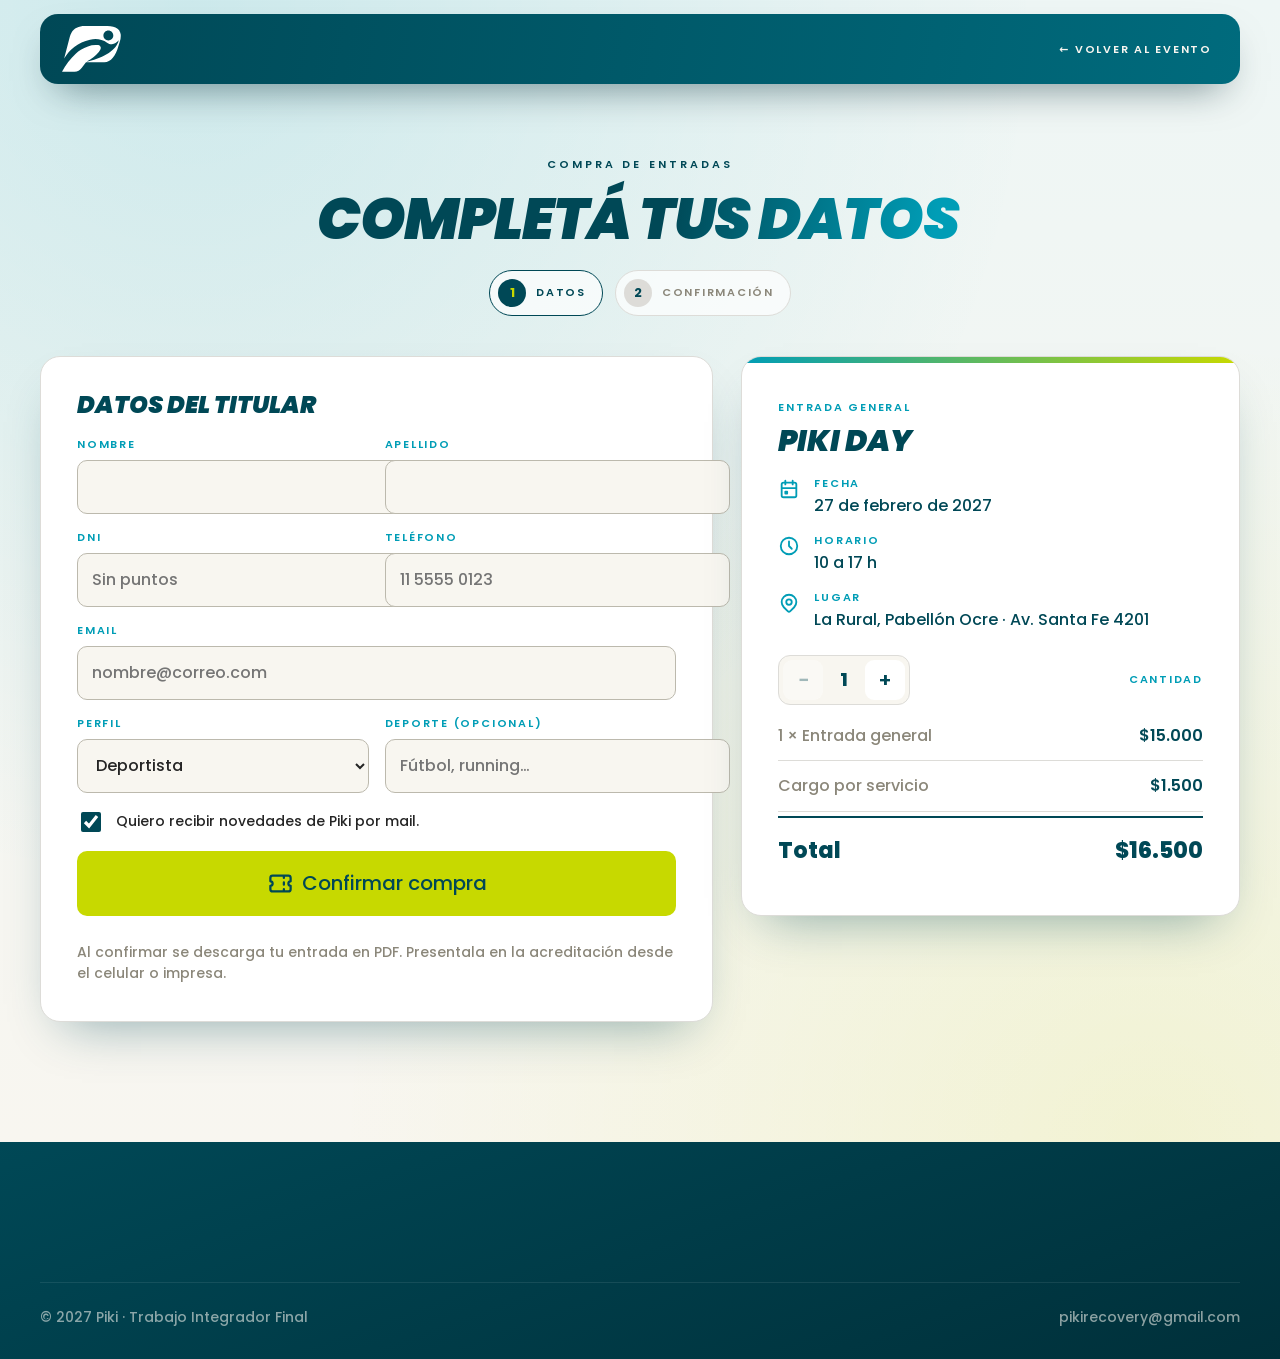
==== commit dfa219bf: "Add files via upload" ====
--- a/compra.html
+++ b/compra.html
@@ -3,12 +3,13 @@
 <head>
   <meta charset="utf-8">
   <meta name="viewport" content="width=device-width, initial-scale=1">
-  <title>Comprar entrada · PikiRecovery</title>
-  <meta name="description" content="Comprá tu entrada para el evento de PikiRecovery.">
+  <title>Comprar entrada · Piki</title>
+  <meta name="description" content="Comprá tu entrada para el evento de Piki.">
   <link rel="preconnect" href="https://fonts.googleapis.com">
   <link rel="preconnect" href="https://fonts.gstatic.com" crossorigin>
   <link href="https://fonts.googleapis.com/css2?family=Poppins:ital,wght@0,400;0,500;0,600;0,700;0,800;1,700;1,800;1,900&display=swap" rel="stylesheet">
   <link rel="stylesheet" href="style.css">
+  <link rel="icon" type="image/svg+xml" href="data:image/svg+xml,%3Csvg xmlns='http://www.w3.org/2000/svg' viewBox='49.88 79.12 266.99 208.53'%3E%3Cpath fill='%23004856' d='M260.017 144.321C247.624 144.321 237.578 134.275 237.578 121.882C237.578 109.489 247.624 99.443 260.017 99.443C272.41 99.443 282.456 109.489 282.456 121.882C282.456 134.275 272.41 144.321 260.017 144.321M311.779 150.792C315.29 140.322 316.868 129.474 316.075 118.165C315.056 103.611 305.891 90.84 292.371 85.355C279.618 80.18 261.735 79.297 238.001 79.335L154.35 79.335C125.412 79.122 104.925 89.2 92.763 109.417C89.408 114.993 86.97 121.07 85.333 127.368L59.593 226.358C85.038 184.046 122.012 153.508 176.727 141.087C203.202 135.607 229.628 137.115 255.929 156.26C258.492 157.992 261.475 159.311 264.761 160.334C268.456 161.484 272.333 161.968 276.187 161.615C287.926 160.543 298.087 154.351 306.909 143.818C300.11 184.989 239.206 223.996 170.777 238.377C167.866 238.989 164.453 239.478 161.858 240.013C184.501 229.934 202.065 215.142 216.641 197.319C222.324 190.37 230.534 177.937 222.209 169.675C219.835 167.319 216.683 165.889 213.364 165.47C185.244 161.914 158.632 172.348 135.444 187.325C127.32 192.572 119.56 198.371 112.091 204.509C87.676 226.981 66.349 253.6 49.883 286.746L103.898 286.746C119.418 287.657 130.327 280.769 138.795 269.752L158.702 243.761L240.877 243.761C271.177 244.323 293.104 215.842 305.354 171.424Z'/%3E%3C/svg%3E">
 </head>
 <body class="checkout-page">
   <!-- Íconos: Tabler Icons vía Iconify (https://icon-sets.iconify.design/tabler/) -->
@@ -35,24 +36,15 @@
       <symbol id="i-ticket" viewBox="0 0 24 24"><path fill="none" stroke="currentColor" stroke-linecap="round" stroke-linejoin="round" stroke-width="2" d="M15 5v2m0 4v2m0 4v2M5 5h14a2 2 0 0 1 2 2v3a2 2 0 0 0 0 4v3a2 2 0 0 1-2 2H5a2 2 0 0 1-2-2v-3a2 2 0 0 0 0-4V7a2 2 0 0 1 2-2"/></symbol>
       <symbol id="i-apple" viewBox="0 0 24 24"><path fill="none" stroke="currentColor" stroke-linecap="round" stroke-linejoin="round" stroke-width="2" d="M8.286 7.008C5.07 7.008 4 10.238 4 12.928C4 16.157 6.143 21 8.286 21c1.165-.05 1.799-.538 3.214-.538c1.406 0 1.607.538 3.214.538S19 17.771 19 15.619c-.03-.011-2.649-.434-2.679-3.23c-.02-2.335 2.589-3.179 2.679-3.228c-1.096-1.606-3.162-2.113-3.750-2.153c-1.535-.12-3.032 1.077-3.75 1.077c-.729 0-2.036-1.077-3.214-1.077M12 4a2 2 0 0 0 2-2a2 2 0 0 0-2 2"/></symbol>
       <symbol id="i-play" viewBox="0 0 24 24"><path fill="none" stroke="currentColor" stroke-linecap="round" stroke-linejoin="round" stroke-width="2" d="M4 3.71v16.58a.7.7 0 0 0 1.05.606l14.622-8.42a.55.55 0 0 0 0-.953L5.05 3.104A.7.7 0 0 0 4 3.711zM15 9L4.5 20.5m0-17L15 15"/></symbol>
-
-      <!-- Logo PikiRecovery: las partes oscuras toman currentColor para funcionar sobre fondos oscuros -->
-      <symbol id="logo" viewBox="0 0 213 184">
-        <path fill="#009DB6" d="M34 133.894C37.8285 131.012 41.8766 128.872 46.0437 126.639C55.5022 121.572 65.131 117.15 75.0101 112.983L83.847 109.255C94.1877 104.893 106.24 100.266 111.32 89.7882C112.969 86.3946 113.626 82.8307 113.31 79.0432C113.029 76.3718 112.163 74.0103 111.273 71.3451C116.385 77.529 119.143 85.4508 118.294 93.4485C117.495 100.962 114.11 107.759 108.927 113.233C102.206 120.33 93.2029 124.545 83.4715 125.564L67.3079 126.808L58.1264 127.704C49.7984 128.724 42.0469 130.962 34 133.89L34 133.894Z"/>
-        <path fill="currentColor" d="M87.6655 132.612L83.1024 131.683L69.1875 128.402L74.5631 128.053L82.8993 127.772C92.8728 127.435 102.627 126.765 112.526 125.25L130.35 122.526L141.388 121.426L150.428 121.563C154.503 121.888 158.358 122.548 162.18 123.73L157.486 120.661L146.936 115.24C141.179 112.722 135.217 111.746 128.819 111.229C130.736 110.556 132.65 109.932 134.658 109.772L140.418 109.312H143.883C148.346 109.312 152.546 110.273 156.836 111.444C162.351 112.95 167.326 115.388 171.98 118.67C173.849 119.99 175.584 121.323 177.064 123.047C178.777 125.041 180.56 128.039 179.31 129.947C178.061 131.855 174.686 131.176 172.111 130.283C161.155 126.483 151.341 127.466 140.215 129.971L130.811 132.089C124.894 133.42 119.006 134.247 112.937 134.535L110.858 134.633C103.045 135.002 95.3841 134.186 87.6634 132.612H87.6655Z"/>
-        <path fill="currentColor" d="M113.825 115.661C118.505 111.838 122.215 107.144 124.459 101.508C126.138 97.2955 126.765 92.874 125.67 88.4463C124.547 83.914 122.186 80.026 119.145 76.5196C114.061 70.6619 107.777 66.306 100.708 63.1751C97.563 61.7819 94.869 59.8923 92.3721 57.6723C96.2334 58.3761 99.5203 58.1873 102.994 57.2066C113.039 54.3711 122.623 58.0621 129.972 65.0934C140.442 75.11 143.577 90.8222 135.052 103.049C132.399 106.852 129.055 109.883 125.132 112.433C119.57 116.05 113.491 118.732 106.882 120.39L113.827 115.661H113.825Z"/>
-        <path fill="#009DB6" d="M129.603 62.0897C125.206 58.493 120.312 56.0576 114.771 54.9989C114.947 48.3328 113.388 42.4812 110.946 36.2973C109.212 32.44 107.183 28.948 104.705 25.4928C94.9139 13.5948 82.6178 4.3661 67.4575 5.27035e-06C76.6144 -0.00409821 85.4266 2.38823 93.6254 6.41989C100.848 9.9694 107.13 14.83 112.7 20.5871L117.618 26.1884C123.519 33.4536 128.148 41.5231 131.755 50.2019C135.032 58.0868 137.559 66.0742 138.969 74.6381C136.593 69.8453 133.796 65.5223 129.605 62.0918L129.603 62.0897Z"/>
-        <path fill="currentColor" d="M96.2601 53.9361C88.8677 54.6255 82.694 48.3841 83.1269 41.1127L83.4183 39.0959C84.8791 33.0412 90.6404 29.2147 96.7156 29.8918C102.711 30.5586 107.578 35.6551 107.524 41.9314C107.471 48.2261 102.643 53.3411 96.2601 53.9361Z"/>
-        <path fill="currentColor" d="M19.2915 158.819C19.2915 160.12 18.9928 161.315 18.3955 162.403C17.7982 163.47 16.8808 164.334 15.6435 164.995C14.4062 165.656 12.8702 165.987 11.0355 165.987H7.6435V174.051H2.1715V151.587H11.0355C12.8275 151.587 14.3422 151.896 15.5795 152.515C16.8168 153.134 17.7448 153.987 18.3635 155.075C18.9822 156.163 19.2915 157.411 19.2915 158.819ZM10.6195 161.635C11.6648 161.635 12.4435 161.39 12.9555 160.899C13.4675 160.408 13.7235 159.715 13.7235 158.819C13.7235 157.923 13.4675 157.23 12.9555 156.739C12.4435 156.248 11.6648 156.003 10.6195 156.003H7.6435V161.635H10.6195ZM24.8923 154.339C23.9323 154.339 23.1429 154.062 22.5243 153.507C21.9269 152.931 21.6283 152.227 21.6283 151.395C21.6283 150.542 21.9269 149.838 22.5243 149.283C23.1429 148.707 23.9323 148.419 24.8923 148.419C25.8309 148.419 26.5989 148.707 27.1963 149.283C27.8149 149.838 28.1243 150.542 28.1243 151.395C28.1243 152.227 27.8149 152.931 27.1963 153.507C26.5989 154.062 25.8309 154.339 24.8923 154.339ZM27.6123 156.195V174.051H22.1402V156.195H27.6123ZM42.4897 174.051L37.0498 166.563V174.051H31.5777V150.371H37.0498V163.459L42.4577 156.195H49.2098L41.7858 165.155L49.2738 174.051H42.4897ZM54.111 154.339C53.151 154.339 52.3617 154.062 51.743 153.507C51.1457 152.931 50.847 152.227 50.847 151.395C50.847 150.542 51.1457 149.838 51.743 149.283C52.3617 148.707 53.151 148.419 54.111 148.419C55.0497 148.419 55.8177 148.707 56.415 149.283C57.0337 149.838 57.343 150.542 57.343 151.395C57.343 152.227 57.0337 152.931 56.415 153.507C55.8177 154.062 55.0497 154.339 54.111 154.339ZM56.831 156.195V174.051H51.359V156.195H56.831Z"/>
-        <path fill="#079AB3" d="M72.2525 174.051L67.5805 165.571H66.2685V174.051H60.7965V151.587H69.9805C71.7512 151.587 73.2552 151.896 74.4925 152.515C75.7512 153.134 76.6898 153.987 77.3085 155.075C77.9272 156.142 78.2365 157.336 78.2365 158.659C78.2365 160.152 77.8098 161.486 76.9565 162.659C76.1245 163.832 74.8872 164.664 73.2445 165.155L78.4285 174.051H72.2525ZM66.2685 161.699H69.6605C70.6632 161.699 71.4098 161.454 71.9005 160.963C72.4125 160.472 72.6685 159.779 72.6685 158.883C72.6685 158.03 72.4125 157.358 71.9005 156.867C71.4098 156.376 70.6632 156.131 69.6605 156.131H66.2685V161.699ZM98.5035 164.835C98.5035 165.347 98.4715 165.88 98.4075 166.435H86.0235C86.1088 167.544 86.4608 168.398 87.0795 168.995C87.7195 169.571 88.4982 169.859 89.4155 169.859C90.7808 169.859 91.7302 169.283 92.2635 168.131H98.0875C97.7888 169.304 97.2448 170.36 96.4555 171.299C95.6875 172.238 94.7168 172.974 93.5435 173.507C92.3702 174.04 91.0582 174.307 89.6075 174.307C87.8582 174.307 86.3008 173.934 84.9355 173.187C83.5702 172.44 82.5035 171.374 81.7355 169.987C80.9675 168.6 80.5835 166.979 80.5835 165.123C80.5835 163.267 80.9568 161.646 81.7035 160.259C82.4715 158.872 83.5382 157.806 84.9035 157.059C86.2688 156.312 87.8368 155.939 89.6075 155.939C91.3355 155.939 92.8715 156.302 94.2155 157.027C95.5595 157.752 96.6048 158.787 97.3515 160.131C98.1195 161.475 98.5035 163.043 98.5035 164.835ZM92.9035 163.395C92.9035 162.456 92.5835 161.71 91.9435 161.155C91.3035 160.6 90.5035 160.323 89.5435 160.323C88.6262 160.323 87.8475 160.59 87.2075 161.123C86.5888 161.656 86.2048 162.414 86.0555 163.395H92.9035ZM100.302 165.123C100.302 163.267 100.676 161.646 101.422 160.259C102.19 158.872 103.246 157.806 104.59 157.059C105.956 156.312 107.513 155.939 109.262 155.939C111.502 155.939 113.369 156.526 114.862 157.699C116.377 158.872 117.369 160.526 117.838 162.659H112.014C111.524 161.294 110.574 160.611 109.166 160.611C108.164 160.611 107.364 161.006 106.766 161.795C106.169 162.563 105.87 163.672 105.87 165.123C105.87 166.574 106.169 167.694 106.766 168.483C107.364 169.251 108.164 169.635 109.166 169.635C110.574 169.635 111.524 168.952 112.014 167.587H117.838C117.369 169.678 116.377 171.32 114.862 172.515C113.348 173.71 111.481 174.307 109.262 174.307C107.513 174.307 105.956 173.934 104.59 173.187C103.246 172.44 102.19 171.374 101.422 169.987C100.676 168.6 100.302 166.979 100.302 165.123ZM128.893 174.307C127.144 174.307 125.565 173.934 124.157 173.187C122.771 172.44 121.672 171.374 120.861 169.987C120.072 168.6 119.677 166.979 119.677 165.123C119.677 163.288 120.083 161.678 120.893 160.291C121.704 158.883 122.813 157.806 124.221 157.059C125.629 156.312 127.208 155.939 128.957 155.939C130.707 155.939 132.285 156.312 133.693 157.059C135.101 157.806 136.211 158.883 137.021 160.291C137.832 161.678 138.237 163.288 138.237 165.123C138.237 166.958 137.821 168.579 136.989 169.987C136.179 171.374 135.059 172.44 133.629 173.187C132.221 173.934 130.643 174.307 128.893 174.307ZM128.893 169.571C129.939 169.571 130.824 169.187 131.549 168.419C132.296 167.651 132.669 166.552 132.669 165.123C132.669 163.694 132.307 162.595 131.581 161.827C130.877 161.059 130.003 160.675 128.957 160.675C127.891 160.675 127.005 161.059 126.301 161.827C125.597 162.574 125.245 163.672 125.245 165.123C125.245 166.552 125.587 167.651 126.269 168.419C126.973 169.187 127.848 169.571 128.893 169.571ZM149.172 168.931L153.044 156.195H158.868L152.532 174.051H145.78L139.444 156.195H145.3L149.172 168.931ZM178.003 164.835C178.003 165.347 177.971 165.88 177.908 166.435H165.523C165.609 167.544 165.961 168.398 166.579 168.995C167.219 169.571 167.998 169.859 168.915 169.859C170.281 169.859 171.23 169.283 171.764 168.131H177.587C177.289 169.304 176.745 170.36 175.956 171.299C175.188 172.238 174.217 172.974 173.044 173.507C171.87 174.04 170.558 174.307 169.107 174.307C167.358 174.307 165.801 173.934 164.436 173.187C163.07 172.44 162.003 171.374 161.236 169.987C160.467 168.6 160.083 166.979 160.083 165.123C160.083 163.267 160.457 161.646 161.204 160.259C161.971 158.872 163.038 157.806 164.404 157.059C165.769 156.312 167.337 155.939 169.107 155.939C170.835 155.939 172.372 156.302 173.715 157.027C175.059 157.752 176.105 158.787 176.852 160.131C177.62 161.475 178.003 163.043 178.003 164.835ZM172.404 163.395C172.404 162.456 172.083 161.71 171.443 161.155C170.803 160.6 170.003 160.323 169.044 160.323C168.126 160.323 167.348 160.59 166.708 161.123C166.089 161.656 165.705 162.414 165.555 163.395H172.404ZM186.362 159.171C187.002 158.19 187.802 157.422 188.762 156.867C189.722 156.291 190.789 156.003 191.962 156.003V161.795H190.458C189.093 161.795 188.069 162.094 187.386 162.691C186.704 163.267 186.362 164.291 186.362 165.763V174.051H180.89V156.195H186.362V159.171ZM212.818 156.195L201.618 182.531H195.73L199.826 173.443L192.562 156.195H198.674L202.802 167.363L206.898 156.195H212.818Z"/>
-      </symbol>
+      <!-- Isotipo Piki (versión blanca, para fondos oscuros) -->
+      <symbol id="logo" viewBox="49.88 79.12 266.99 208.53"><path fill="#FFFFFF" d="M260.017 144.321C247.624 144.321 237.578 134.275 237.578 121.882C237.578 109.489 247.624 99.443 260.017 99.443C272.41 99.443 282.456 109.489 282.456 121.882C282.456 134.275 272.41 144.321 260.017 144.321M311.779 150.792C315.29 140.322 316.868 129.474 316.075 118.165C315.056 103.611 305.891 90.84 292.371 85.355C279.618 80.18 261.735 79.297 238.001 79.335L154.35 79.335C125.412 79.122 104.925 89.2 92.763 109.417C89.408 114.993 86.97 121.07 85.333 127.368L59.593 226.358C85.038 184.046 122.012 153.508 176.727 141.087C203.202 135.607 229.628 137.115 255.929 156.26C258.492 157.992 261.475 159.311 264.761 160.334C268.456 161.484 272.333 161.968 276.187 161.615C287.926 160.543 298.087 154.351 306.909 143.818C300.11 184.989 239.206 223.996 170.777 238.377C167.866 238.989 164.453 239.478 161.858 240.013C184.501 229.934 202.065 215.142 216.641 197.319C222.324 190.37 230.534 177.937 222.209 169.675C219.835 167.319 216.683 165.889 213.364 165.47C185.244 161.914 158.632 172.348 135.444 187.325C127.32 192.572 119.56 198.371 112.091 204.509C87.676 226.981 66.349 253.6 49.883 286.746L103.898 286.746C119.418 287.657 130.327 280.769 138.795 269.752L158.702 243.761L240.877 243.761C271.177 244.323 293.104 215.842 305.354 171.424Z"/></symbol>
     </defs>
   </svg>
 
   <header class="nav" id="nav">
     <div class="nav-pill">
-      <a href="index.html" class="logo" aria-label="PikiRecovery, ir al inicio">
-        <svg class="brand" viewBox="0 0 213 184" aria-hidden="true"><use href="#logo"/></svg>
+      <a href="index.html" class="logo" aria-label="Piki, ir al inicio">
+        <svg class="brand" viewBox="0 0 266.99 208.53" aria-hidden="true"><use href="#logo"/></svg>
       </a>
       <a class="nav-back" href="index.html#evento">← Volver al evento</a>
     </div>
@@ -95,14 +87,14 @@
               </label>
               <label><span class="mono">Deporte (opcional)</span><input id="deporte" name="deporte" placeholder="Fútbol, running…"></label>
             </div>
-            <label class="check"><input type="checkbox" id="novedades" name="novedades" checked><span>Quiero recibir novedades de PikiRecovery por mail.</span></label>
+            <label class="check"><input type="checkbox" id="novedades" name="novedades" checked><span>Quiero recibir novedades de Piki por mail.</span></label>
             <button class="btn btn-lima big full buy-btn" type="submit"><svg class="btn-ico" aria-hidden="true"><use href="#i-ticket"/></svg>Confirmar compra</button>
             <p class="p3 muted">Al confirmar se descarga tu entrada en PDF. Presentala en la acreditación desde el celular o impresa.</p>
           </form>
 
           <aside class="ticket summary">
             <span class="mono">Entrada general</span>
-            <h2 class="ticket-t">PikiRecovery Day</h2>
+            <h2 class="ticket-t">Piki Day</h2>
             <ul class="ticket-info">
               <li><svg><use href="#i-calendar"/></svg><span><span class="mono">Fecha</span>27 de febrero de 2027</span></li>
               <li><svg><use href="#i-clock"/></svg><span><span class="mono">Horario</span>10 a 17 h</span></li>
@@ -148,7 +140,7 @@
   </main>
 
   <footer class="footer">
-    <div class="wrap foot-bottom"><span>© 2027 PikiRecovery · Trabajo Integrador Final</span><span>pikirecovery@gmail.com</span></div>
+    <div class="wrap foot-bottom"><span>© 2027 Piki · Trabajo Integrador Final</span><span>pikirecovery@gmail.com</span></div>
   </footer>
 
   <script src="compra.js"></script>
--- a/style.css
+++ b/style.css
@@ -98,9 +98,11 @@
 .nav { position: fixed; top: 14px; left: 0; right: 0; z-index: 50; padding: 0 var(--gutter); transition: transform .4s var(--ease); }
 .nav.hide { transform: translateY(-130%); }
 .nav-pill { max-width: var(--max); margin: 0 auto; display: flex; align-items: center; gap: 24px; padding: 12px 14px 12px 22px; border-radius: 18px; background: linear-gradient(100deg, var(--petroleo), #006b7d); color: var(--crema); box-shadow: 0 18px 40px -18px rgba(0, 40, 48, .6); }
-.logo { display: inline-flex; align-items: center; color: inherit; text-decoration: none; }
-.brand { height: 62px; width: auto; aspect-ratio: 213 / 184; color: var(--crema); transition: transform .4s var(--ease); }
-.logo:hover .brand { transform: scale(1.05) rotate(-3deg); }
+.logo { display: inline-flex; align-items: center; gap: 10px; color: inherit; text-decoration: none; }
+.brand { height: 46px; width: auto; aspect-ratio: 267 / 208.5; color: var(--crema); transition: transform .4s var(--ease); }
+.logo:hover .brand { transform: scale(1.06) rotate(-4deg); }
+.wordmark { font: 700 20px/1 var(--font); letter-spacing: -.01em; color: var(--crema); }
+.wordmark b { font-weight: 700; color: var(--celeste); }
 @keyframes spin { to { transform: rotate(360deg); } }
 .nav-links { display: flex; gap: 2px; margin-left: auto; }
 .nav-links a { font: 600 11px var(--font); text-transform: uppercase; letter-spacing: .16em; text-decoration: none; padding: 9px 12px; border-radius: 8px; transition: background .25s, color .25s; }
@@ -398,7 +400,8 @@
 .foot-grid a { text-decoration: none; font: var(--p3); transition: color .25s; }
 .foot-grid a:hover { color: var(--lima); }
 .foot-grid span:not(.mono) { font: var(--p3); }
-.footer .brand { height: 92px; }
+.footer .brand { height: 52px; }
+.footer .wordmark { font-size: 24px; }
 .foot-bottom { display: flex; flex-wrap: wrap; justify-content: space-between; gap: 10px; margin-top: 60px; padding-top: 24px; border-top: 1px solid rgba(255, 255, 255, .12); font: var(--p3); opacity: .7; }
 
 .fab { position: fixed; right: 22px; bottom: 22px; z-index: 40; width: 58px; height: 58px; border-radius: 50%; display: grid; place-items: center; background: var(--lima); color: var(--petroleo); box-shadow: 0 14px 30px -8px rgba(0, 72, 86, .5); transition: transform .35s var(--ease); }
@@ -419,7 +422,8 @@
 @media (max-width: 620px) {
   .section { padding: 84px 0; }
   .nav-pill { padding: 8px 8px 8px 14px; gap: 10px; }
-  .nav .brand { height: 46px; }
+  .nav .brand { height: 40px; }
+  .nav .wordmark { font-size: 17px; }
   .nav .btn-white { padding: 9px 14px; }
   .hero { padding-bottom: 50px; }
   .hero-word { font-size: min(64px, 16.5vw); }
@@ -495,4 +499,4 @@
   .row2 { grid-template-columns: 1fr; }
   .done-card { padding: 36px 20px; }
   .steps-bar li { padding-right: 12px; }
-}
+}
